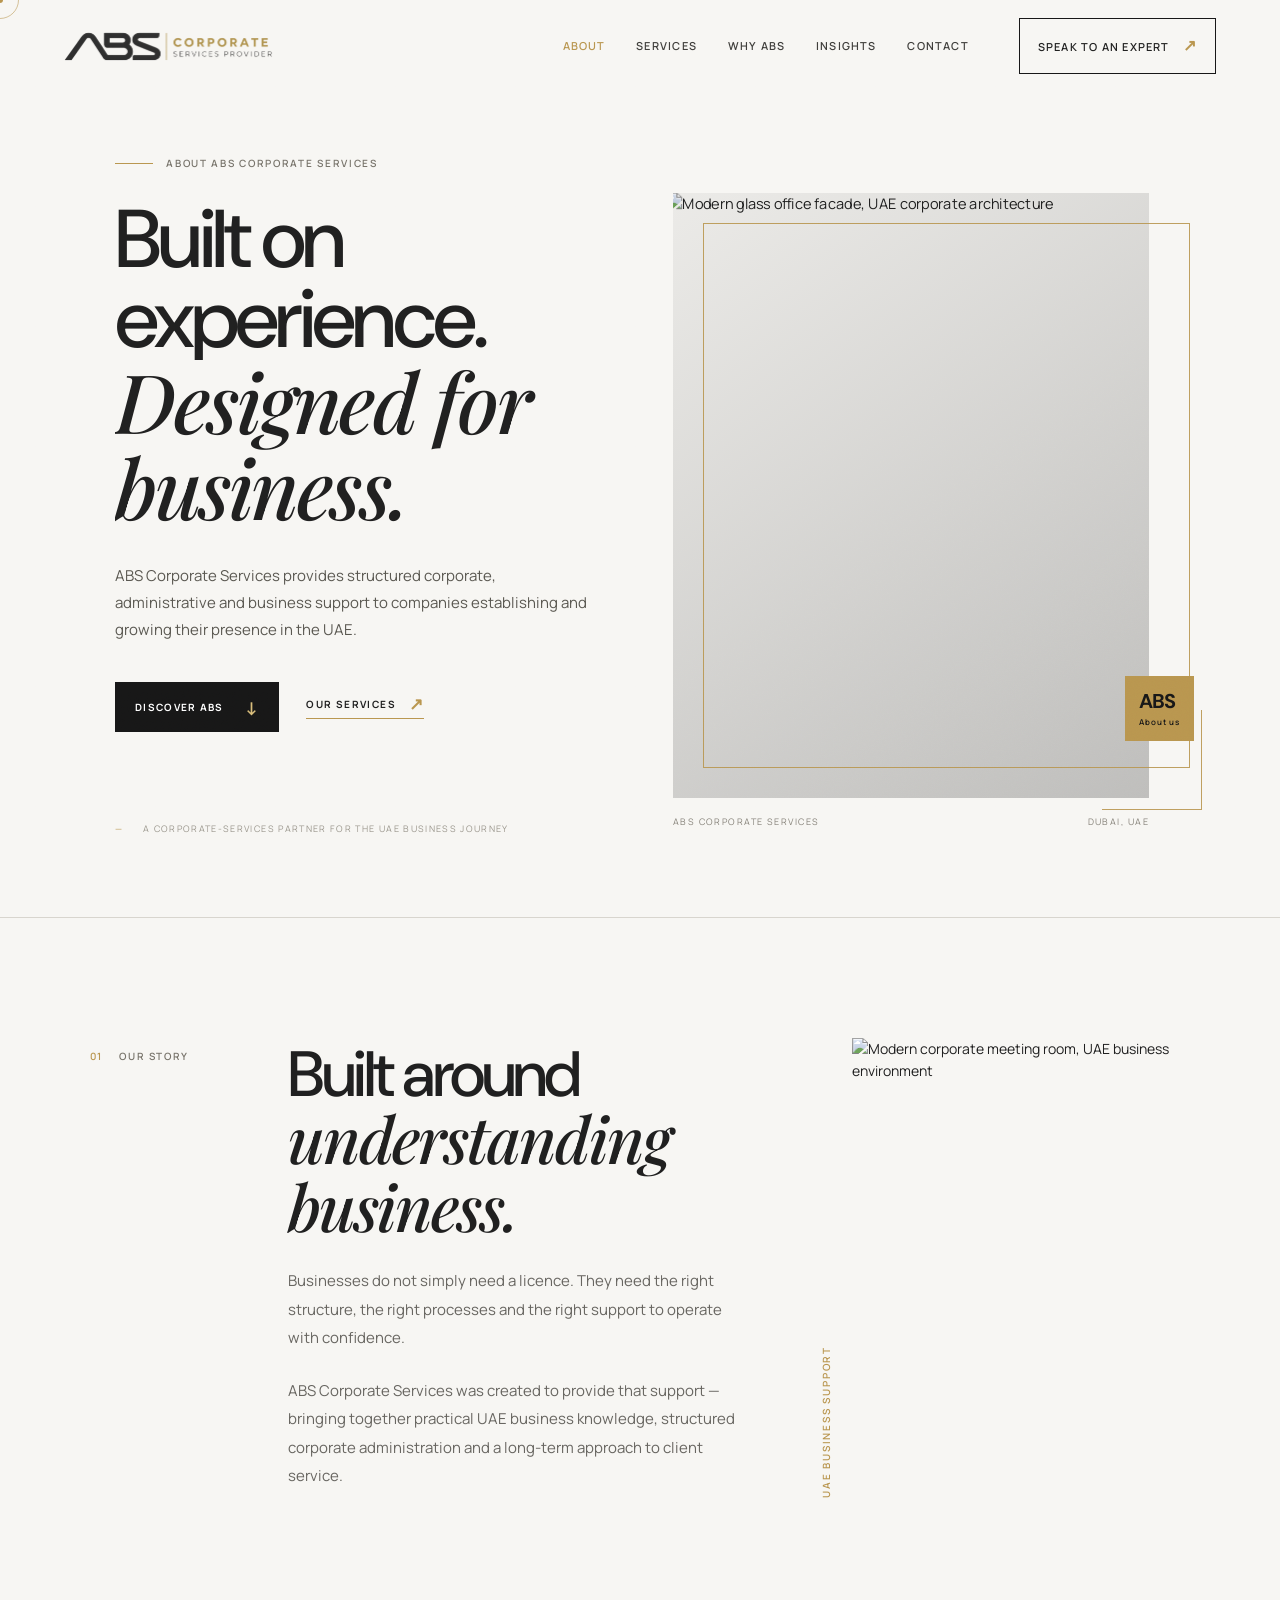
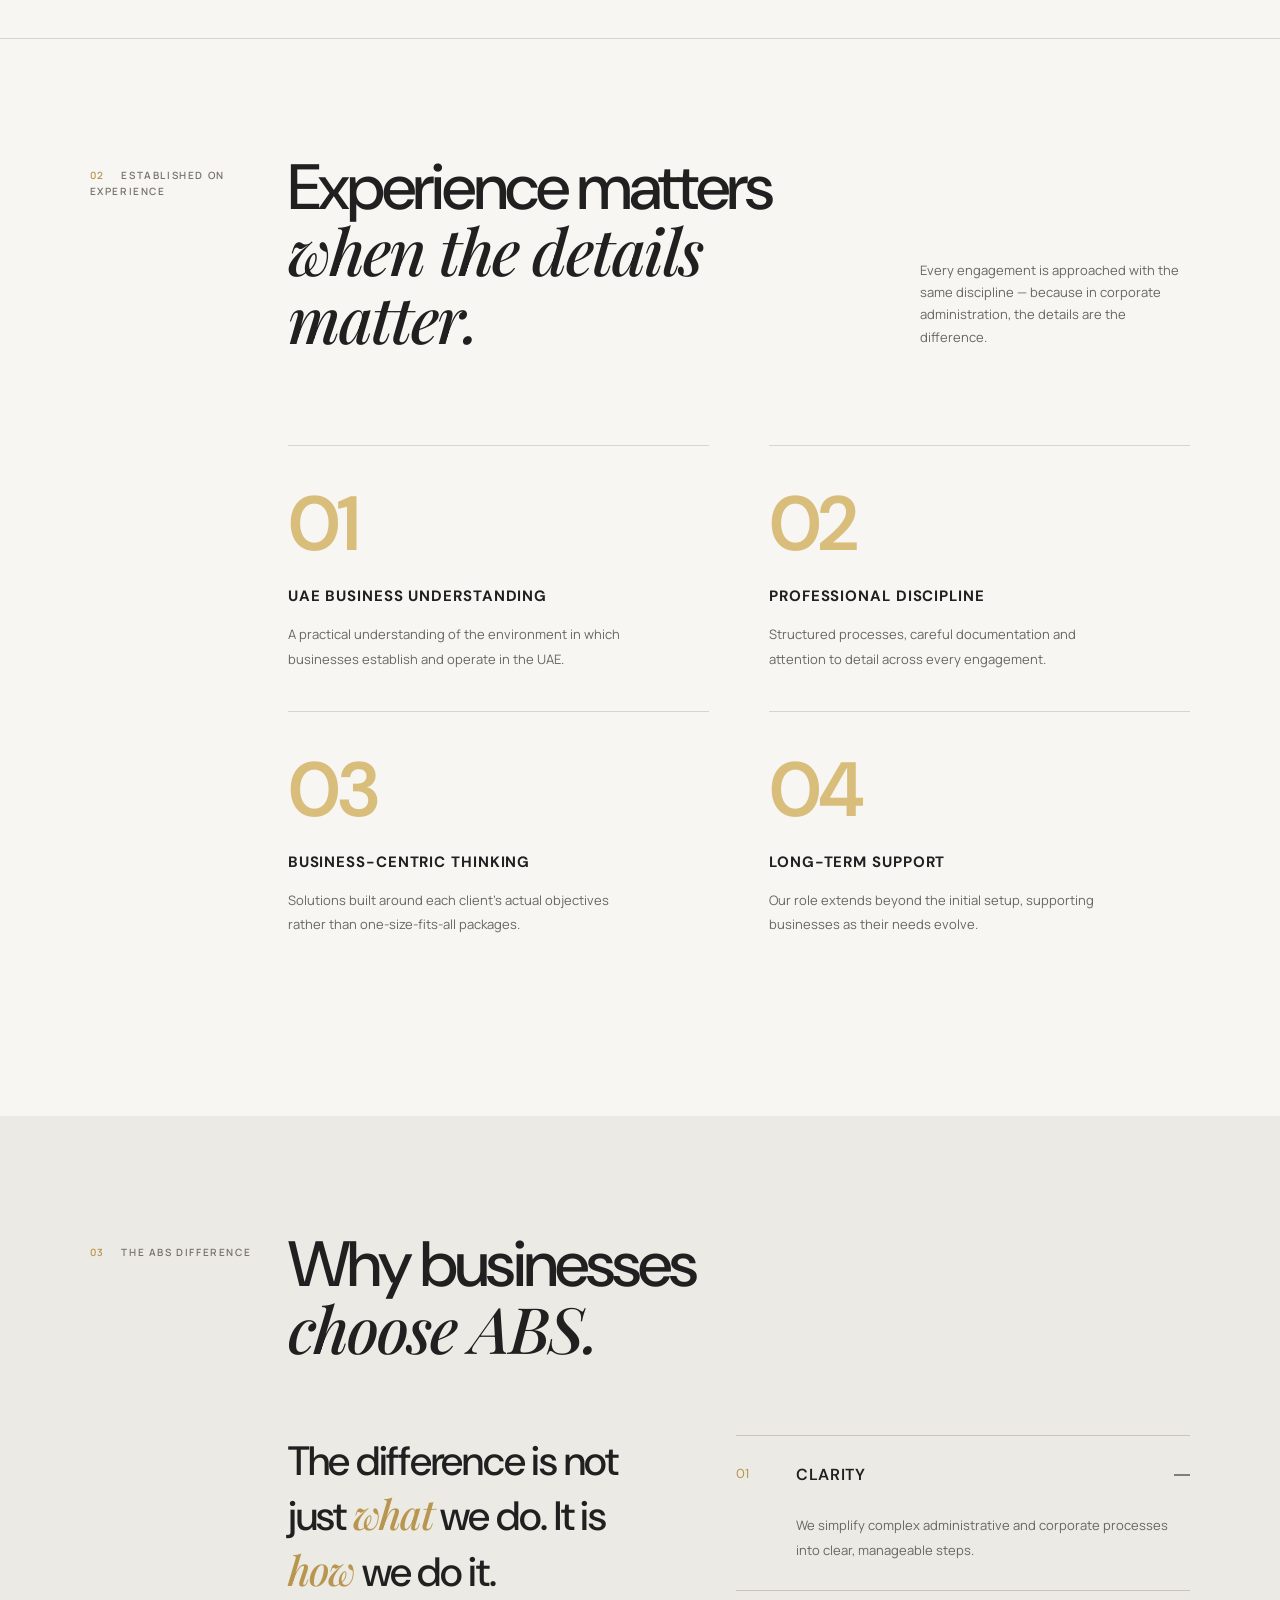
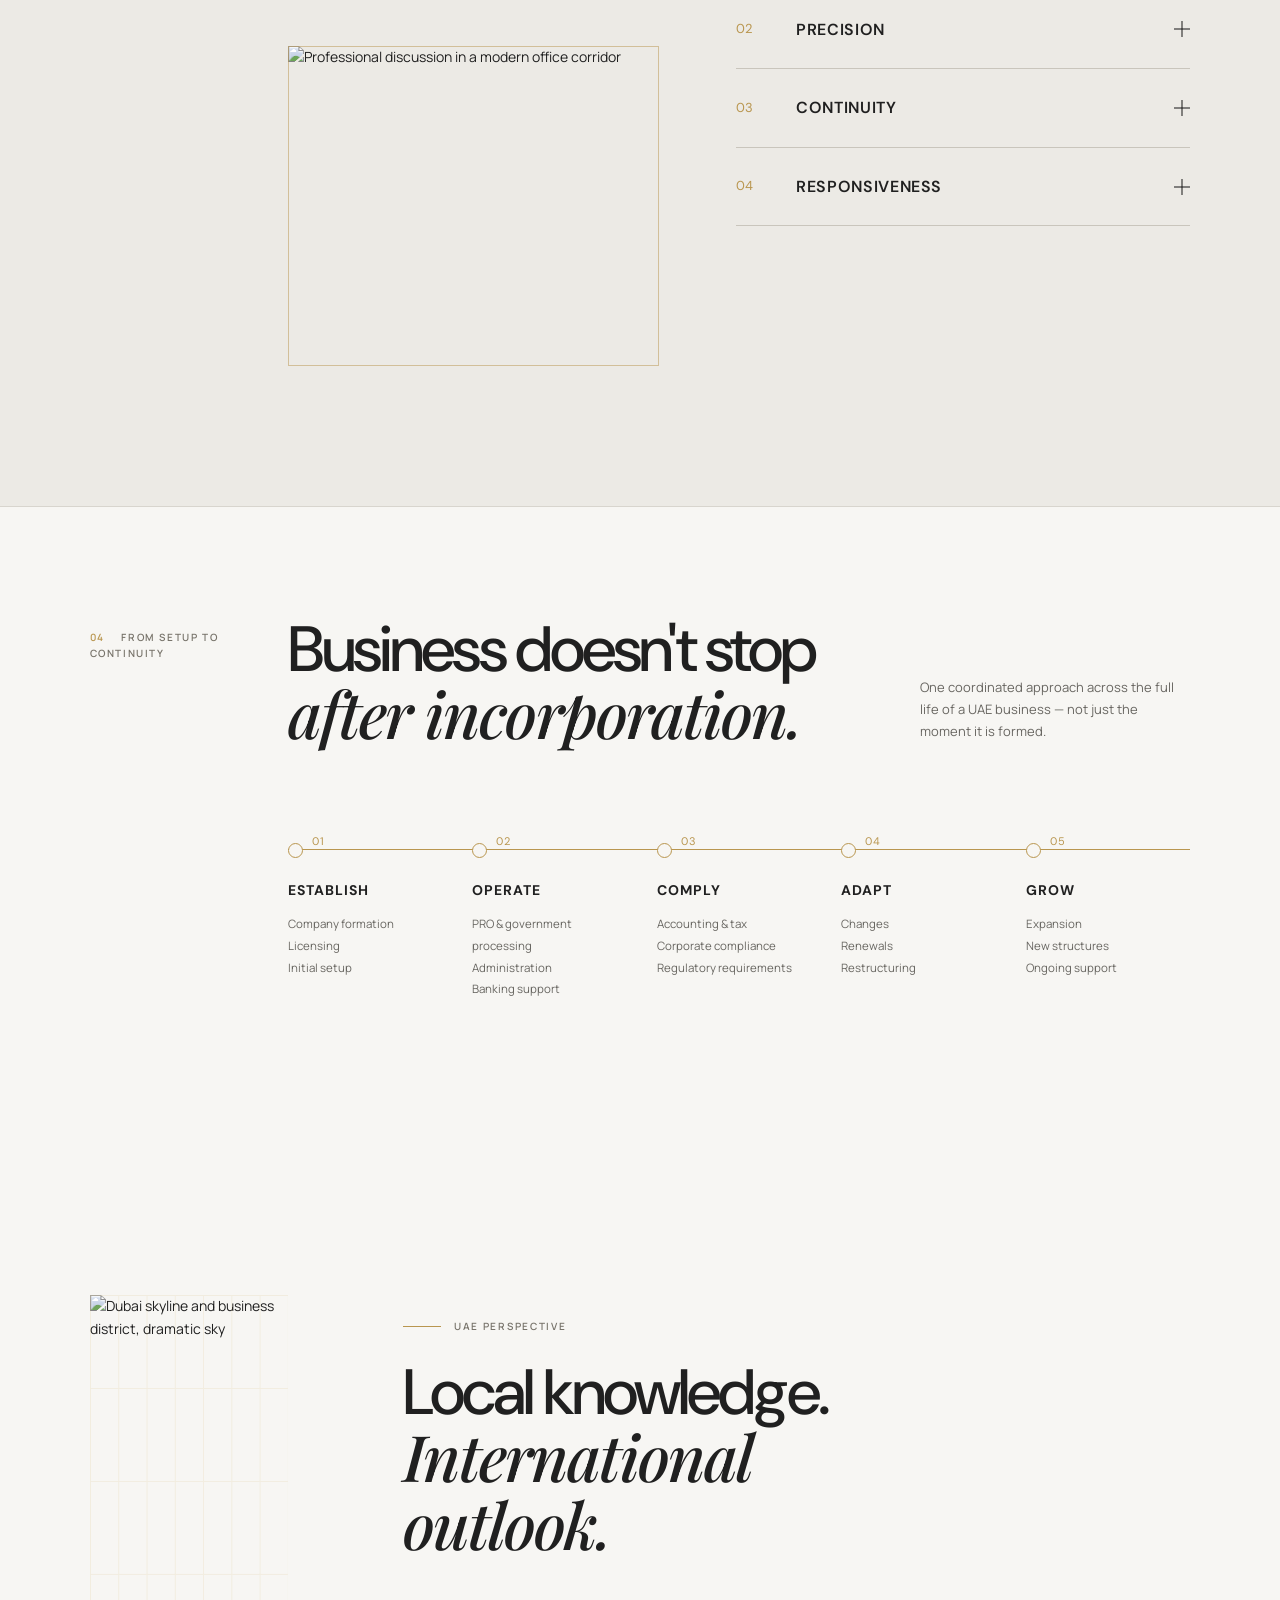
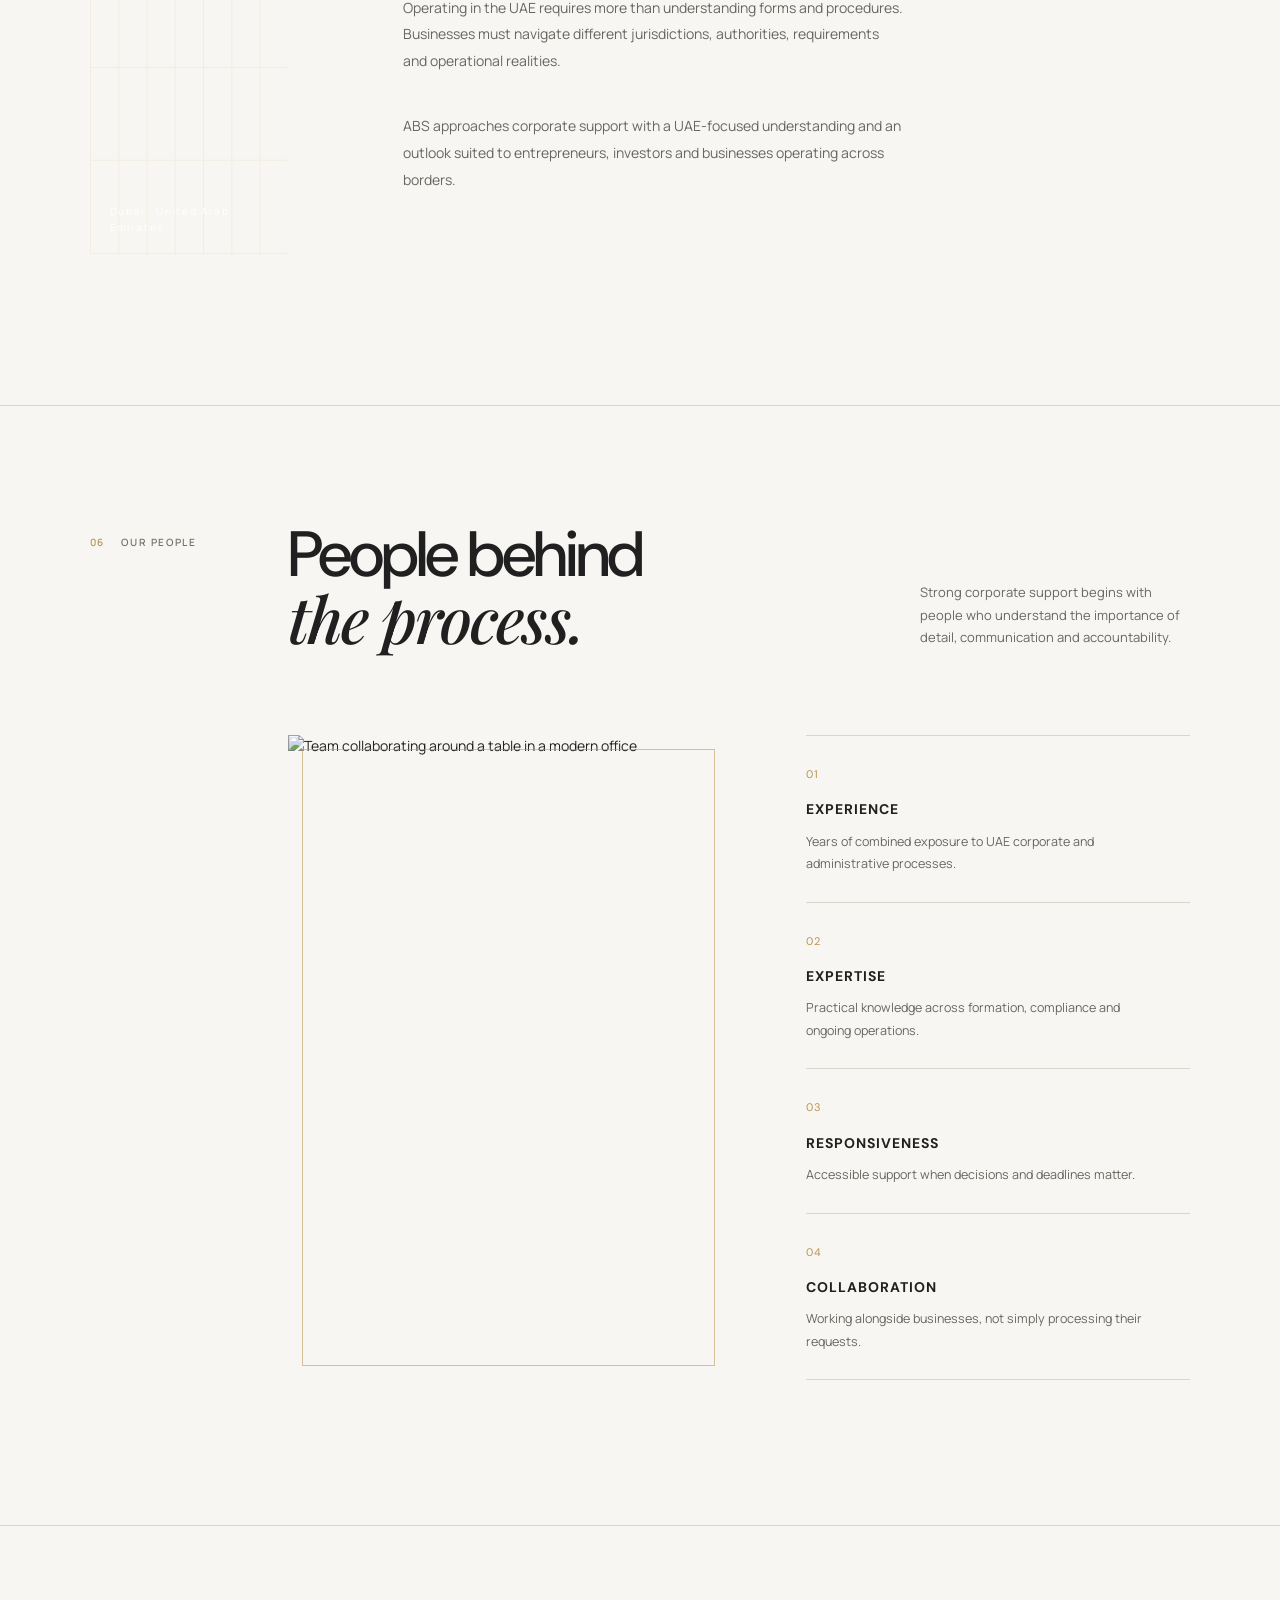
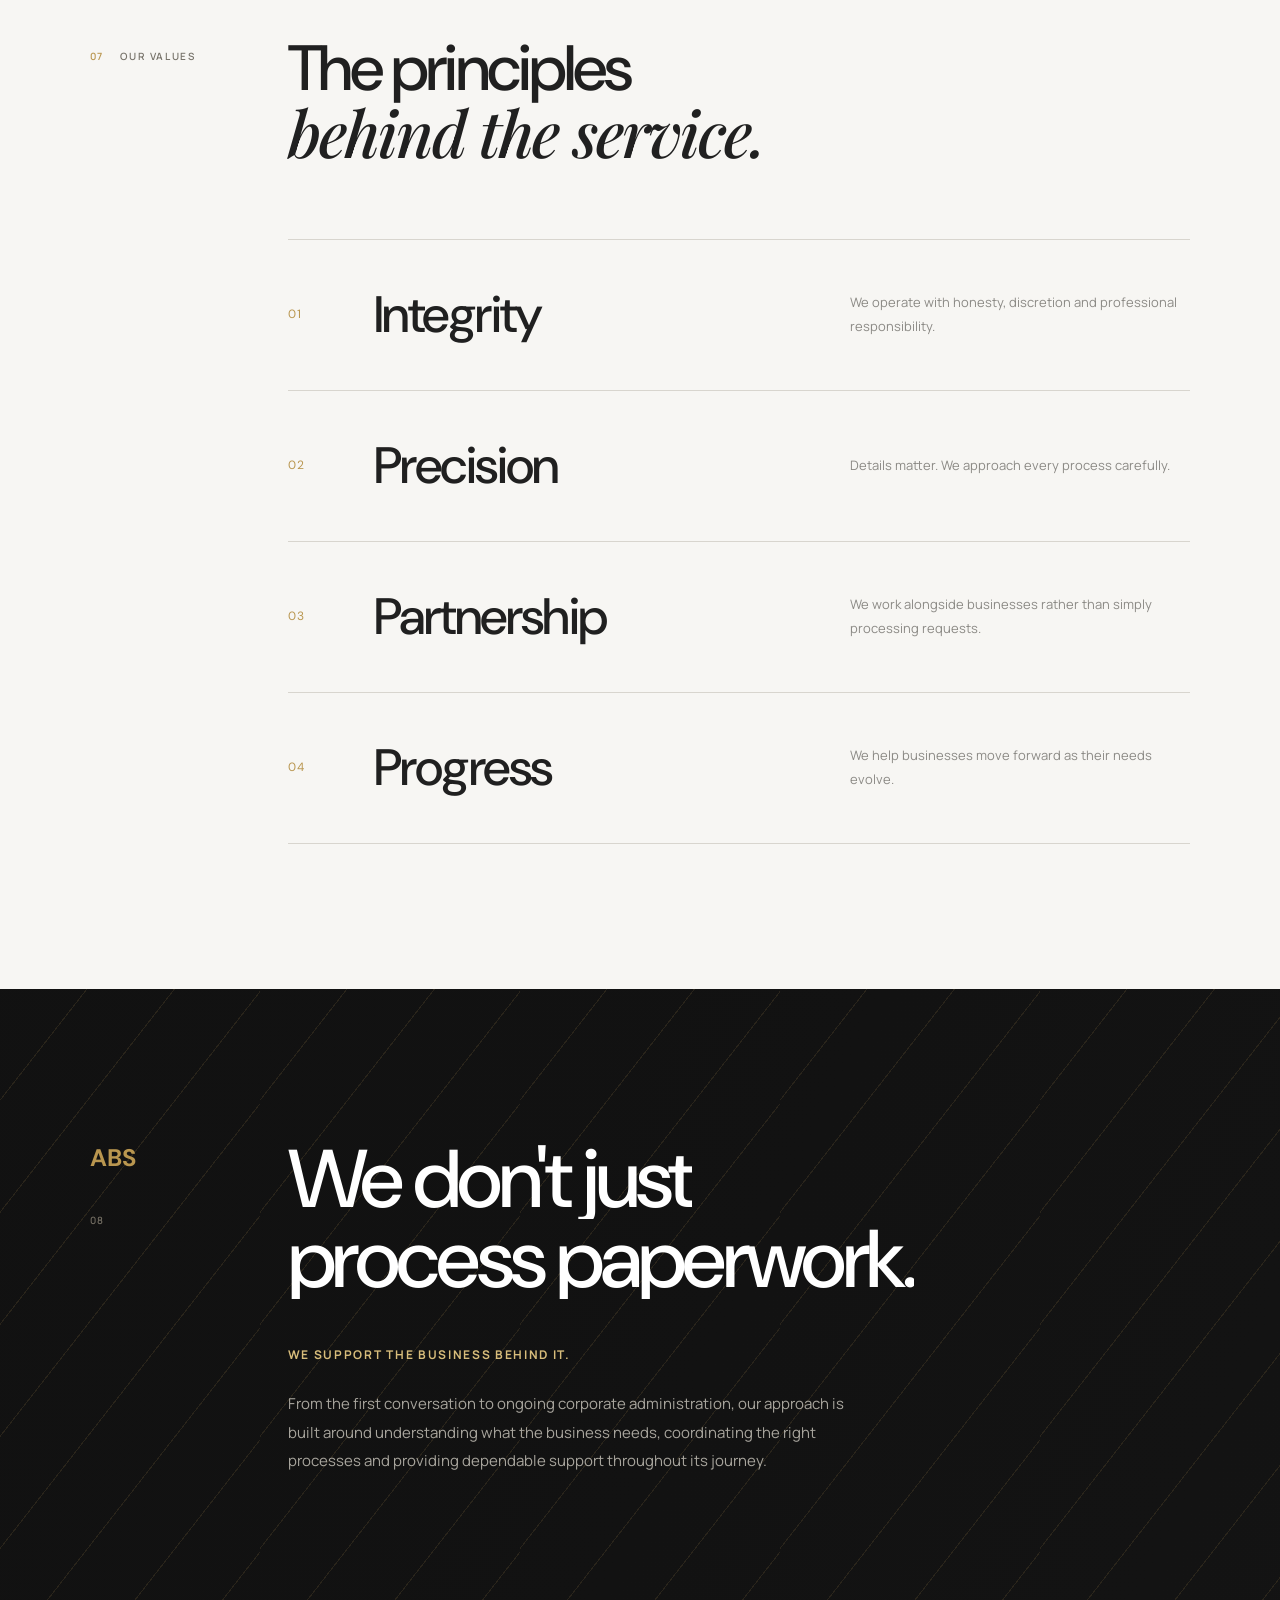
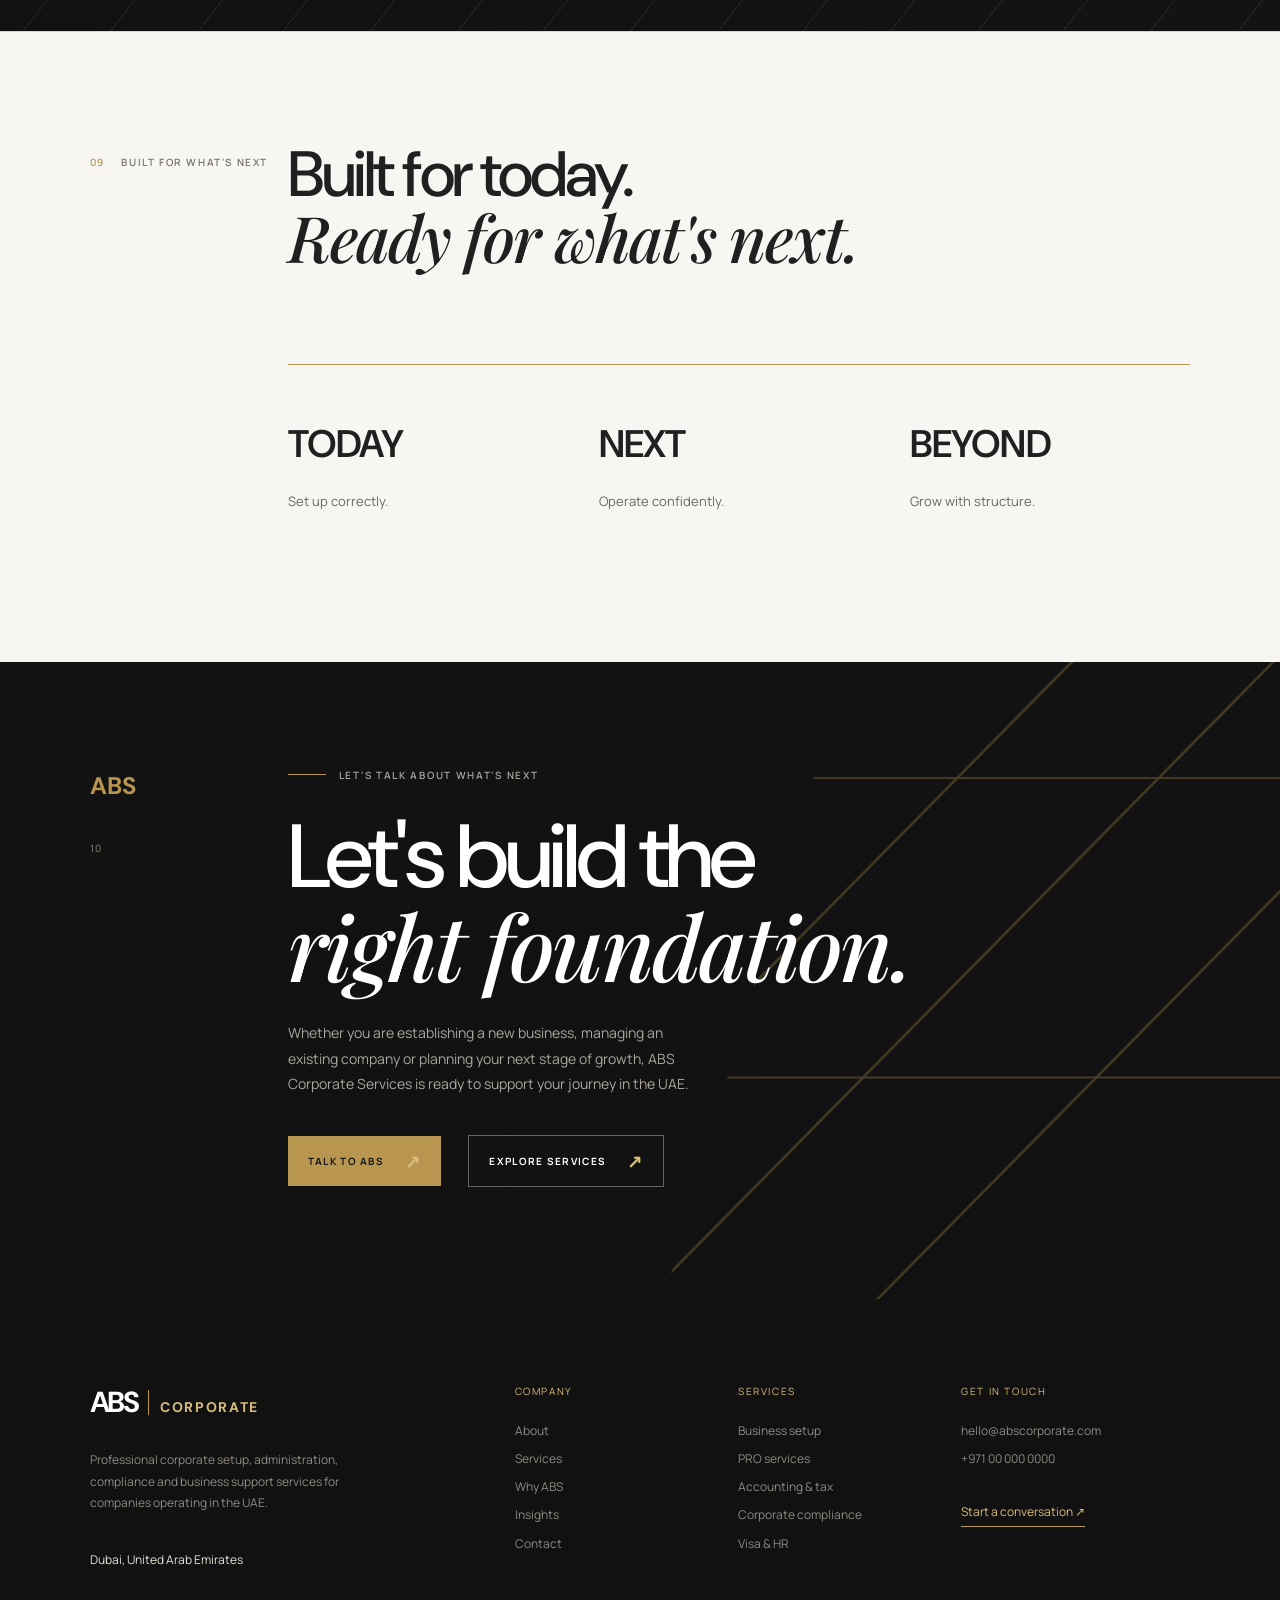
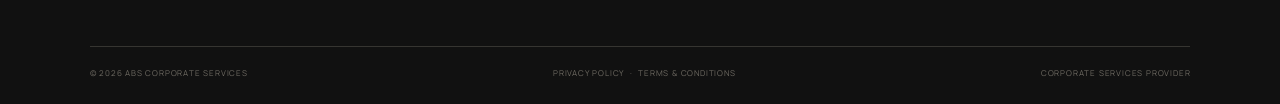
==== about.html @ a394ec73 "about" ====
<!doctype html>
<html lang="en">
<head>
  <meta charset="UTF-8" />
  <meta name="viewport" content="width=device-width, initial-scale=1.0" />
  <meta name="description" content="ABS Corporate Services is a structured corporate-services partner supporting businesses across their UAE lifecycle — from establishment to long-term operations." />
  <title>About | ABS Corporate Services</title>
  <link rel="preconnect" href="https://fonts.googleapis.com" />
  <link rel="preconnect" href="https://fonts.gstatic.com" crossorigin />
  <link href="https://fonts.googleapis.com/css2?family=DM+Sans:wght@400;500;600;700&family=Manrope:wght@400;500;600;700&family=Playfair+Display:ital,wght@0,500;0,600;1,500&display=swap" rel="stylesheet" />
  <link rel="stylesheet" href="style.css" />
  <link rel="stylesheet" href="about.css" />
</head>
<body>
  <div class="noise-overlay" aria-hidden="true"></div>
  <div class="cursor-dot" aria-hidden="true"></div>
  <div class="cursor-ring" aria-hidden="true"></div>

  <header class="site-header" id="site-header">
    <a class="brand" href="index.html" aria-label="ABS Corporate Services home">
      <img src="abslogo.png" alt="ABS Corporate Services" />
    </a>
    <nav class="desktop-nav" aria-label="Main navigation">
      <a href="about.html" class="is-current" aria-current="page">About</a>
      <a href="index.html#services">Services</a>
      <a href="index.html#why-abs">Why ABS</a>
      <a href="index.html#insights">Insights</a>
      <a href="index.html#contact">Contact</a>
    </nav>
    <a class="header-cta" href="index.html#contact">Speak to an expert <span aria-hidden="true">↗</span></a>
    <button class="menu-toggle" type="button" aria-label="Open menu" aria-expanded="false">
      <span></span><span></span>
    </button>
    <div class="mobile-menu">
      <a href="about.html">About</a>
      <a href="index.html#services">Services</a>
      <a href="index.html#why-abs">Why ABS</a>
      <a href="index.html#insights">Insights</a>
      <a href="index.html#contact">Contact</a>
    </div>
  </header>

  <main id="top">

    <!-- 00 — HERO -->
    <section class="hero section-grid" id="about-hero">
      <div class="hero-copy reveal-up">
        <p class="eyebrow"><span class="eyebrow-line"></span> About ABS Corporate Services</p>
        <h1><span class="line"><span class="line-inner">Built on experience.</span></span><br /><span class="line"><span class="line-inner"><em>Designed for business.</em></span></span></h1>
        <p class="hero-intro">ABS Corporate Services provides structured corporate, administrative and business support to companies establishing and growing their presence in the UAE.</p>
        <div class="hero-actions">
          <a class="button button-dark" href="#story">Discover ABS <span>↓</span></a>
          <a class="text-link" href="index.html#services">Our services <span>↗</span></a>
        </div>
        <div class="hero-footnote"><span>—</span> A corporate-services partner for the UAE business journey</div>
      </div>
      <div class="hero-visual reveal-image">
        <div class="hero-image-wrap" data-parallax>
          <img src="https://images.unsplash.com/photo-1554435493-93422e8220c8?auto=format&fit=crop&w=1500&q=85" alt="Modern glass office facade, UAE corporate architecture" />
        </div>
        <div class="image-caption"><span>ABS Corporate Services</span><span>Dubai, UAE</span></div>
        <div class="hero-line hero-line-one"></div>
        <div class="hero-line hero-line-two"></div>
        <div class="hero-stamp">ABS<br /><span>About us</span></div>
      </div>
    </section>

    <!-- 01 — OUR STORY -->
    <section class="story-section section-grid" id="story">
      <div class="section-label reveal-up"><span>01</span> Our story</div>
      <div class="story-grid">
        <div class="story-copy reveal-up">
          <h2>Built around<br /><em>understanding business.</em></h2>
          <p>Businesses do not simply need a licence. They need the right structure, the right processes and the right support to operate with confidence.</p>
          <p>ABS Corporate Services was created to provide that support — bringing together practical UAE business knowledge, structured corporate administration and a long-term approach to client service.</p>
        </div>
        <div class="story-visual reveal-image">
          <span class="vertical-label">UAE Business Support</span>
          <div class="story-image-wrap" data-parallax>
            <img src="https://images.unsplash.com/photo-1497215728101-856f4ea42174?auto=format&fit=crop&w=1200&q=85" alt="Modern corporate meeting room, UAE business environment" />
          </div>
        </div>
      </div>
    </section>

    <!-- 02 — ESTABLISHED ON EXPERIENCE -->
    <section class="experience-section section-grid">
      <div class="section-label reveal-up"><span>02</span> Established on experience</div>
      <div class="experience-content">
        <div class="section-heading-row reveal-up">
          <h2>Experience matters<br /><em>when the details matter.</em></h2>
          <p>Every engagement is approached with the same discipline — because in corporate administration, the details are the difference.</p>
        </div>
        <div class="exp-grid">
          <article class="exp-item reveal-up">
            <span class="exp-number">01</span>
            <h3>UAE business understanding</h3>
            <p>A practical understanding of the environment in which businesses establish and operate in the UAE.</p>
          </article>
          <article class="exp-item reveal-up">
            <span class="exp-number">02</span>
            <h3>Professional discipline</h3>
            <p>Structured processes, careful documentation and attention to detail across every engagement.</p>
          </article>
          <article class="exp-item reveal-up">
            <span class="exp-number">03</span>
            <h3>Business-centric thinking</h3>
            <p>Solutions built around each client's actual objectives rather than one-size-fits-all packages.</p>
          </article>
          <article class="exp-item reveal-up">
            <span class="exp-number">04</span>
            <h3>Long-term support</h3>
            <p>Our role extends beyond the initial setup, supporting businesses as their needs evolve.</p>
          </article>
        </div>
      </div>
    </section>

    <!-- 03 — THE ABS DIFFERENCE -->
    <section class="difference-section section-grid">
      <div class="section-label reveal-up"><span>03</span> The ABS difference</div>
      <div class="difference-content">
        <div class="section-heading-row reveal-up">
          <h2>Why businesses<br /><em>choose ABS.</em></h2>
        </div>
        <div class="diff-grid">
          <div class="diff-left">
            <p class="diff-statement reveal-up">The difference is not just <em>what</em> we do. It is <em>how</em> we do it.</p>
            <div class="diff-image reveal-image" data-parallax>
              <img src="https://images.unsplash.com/photo-1758691736979-ff263c04b3d1?auto=format&fit=crop&w=1000&q=85" alt="Professional discussion in a modern office corridor" />
            </div>
          </div>
          <div class="diff-list reveal-up">
            <details class="diff-item" open>
              <summary><span class="diff-index">01</span><span class="diff-title">Clarity</span><span class="diff-icon" aria-hidden="true"></span></summary>
              <p class="diff-body">We simplify complex administrative and corporate processes into clear, manageable steps.</p>
            </details>
            <details class="diff-item">
              <summary><span class="diff-index">02</span><span class="diff-title">Precision</span><span class="diff-icon" aria-hidden="true"></span></summary>
              <p class="diff-body">We approach documentation, applications and ongoing corporate requirements with care and discipline.</p>
            </details>
            <details class="diff-item">
              <summary><span class="diff-index">03</span><span class="diff-title">Continuity</span><span class="diff-icon" aria-hidden="true"></span></summary>
              <p class="diff-body">We build relationships that continue after the company is established.</p>
            </details>
            <details class="diff-item">
              <summary><span class="diff-index">04</span><span class="diff-title">Responsiveness</span><span class="diff-icon" aria-hidden="true"></span></summary>
              <p class="diff-body">Businesses need answers when decisions need to be made. Our approach is built around accessible, responsive support.</p>
            </details>
          </div>
        </div>
      </div>
    </section>

    <!-- 04 — FROM SETUP TO CONTINUITY -->
    <section class="lifecycle-section section-grid">
      <div class="section-label reveal-up"><span>04</span> From setup to continuity</div>
      <div class="lifecycle-content">
        <div class="section-heading-row reveal-up">
          <h2>Business doesn't stop<br /><em>after incorporation.</em></h2>
          <p>One coordinated approach across the full life of a UAE business — not just the moment it is formed.</p>
        </div>
        <div class="lifecycle-track">
          <div class="lifecycle-line"></div>
          <article class="lifecycle-step reveal-up"><span class="lc-number">01</span><h3>Establish</h3><p>Company formation<br />Licensing<br />Initial setup</p></article>
          <article class="lifecycle-step reveal-up"><span class="lc-number">02</span><h3>Operate</h3><p>PRO &amp; government processing<br />Administration<br />Banking support</p></article>
          <article class="lifecycle-step reveal-up"><span class="lc-number">03</span><h3>Comply</h3><p>Accounting &amp; tax<br />Corporate compliance<br />Regulatory requirements</p></article>
          <article class="lifecycle-step reveal-up"><span class="lc-number">04</span><h3>Adapt</h3><p>Changes<br />Renewals<br />Restructuring</p></article>
          <article class="lifecycle-step reveal-up"><span class="lc-number">05</span><h3>Grow</h3><p>Expansion<br />New structures<br />Ongoing support</p></article>
        </div>
      </div>
    </section>

    <!-- 05 — OUR UAE PERSPECTIVE -->
    <section class="uae-section section-grid">
      <div class="uae-image reveal-image" data-parallax>
        <img src="https://images.unsplash.com/photo-1728418570376-50c5778c487f?auto=format&fit=crop&w=1400&q=85" alt="Dubai skyline and business district, dramatic sky" />
        <div class="arch-grid" aria-hidden="true"></div>
        <span class="image-location">Dubai · United Arab Emirates</span>
      </div>
      <div class="uae-copy reveal-up">
        <p class="eyebrow"><span class="eyebrow-line"></span> UAE perspective</p>
        <h2>Local knowledge.<br /><em>International outlook.</em></h2>
        <p>Operating in the UAE requires more than understanding forms and procedures. Businesses must navigate different jurisdictions, authorities, requirements and operational realities.</p>
        <p>ABS approaches corporate support with a UAE-focused understanding and an outlook suited to entrepreneurs, investors and businesses operating across borders.</p>
      </div>
    </section>

    <!-- 06 — OUR PEOPLE -->
    <section class="people-section section-grid">
      <div class="section-label reveal-up"><span>06</span> Our people</div>
      <div class="people-content">
        <div class="section-heading-row reveal-up">
          <h2>People behind<br /><em>the process.</em></h2>
          <p>Strong corporate support begins with people who understand the importance of detail, communication and accountability.</p>
        </div>
        <div class="people-grid">
          <div class="people-panel reveal-image">
            <div class="people-photo" data-parallax>
              <img src="https://images.unsplash.com/photo-1758518727929-4506fc031e1c?auto=format&fit=crop&w=1200&q=85" alt="Team collaborating around a table in a modern office" />
            </div>
          </div>
          <div class="people-list">
            <div class="people-item reveal-up"><span>01</span><h3>Experience</h3><p>Years of combined exposure to UAE corporate and administrative processes.</p></div>
            <div class="people-item reveal-up"><span>02</span><h3>Expertise</h3><p>Practical knowledge across formation, compliance and ongoing operations.</p></div>
            <div class="people-item reveal-up"><span>03</span><h3>Responsiveness</h3><p>Accessible support when decisions and deadlines matter.</p></div>
            <div class="people-item reveal-up"><span>04</span><h3>Collaboration</h3><p>Working alongside businesses, not simply processing their requests.</p></div>
          </div>
        </div>
      </div>
    </section>

    <!-- 07 — OUR VALUES -->
    <section class="values-section section-grid">
      <div class="section-label reveal-up"><span>07</span> Our values</div>
      <div class="values-content">
        <div class="section-heading-row reveal-up">
          <h2>The principles<br /><em>behind the service.</em></h2>
        </div>
        <div class="values-list">
          <div class="value-row reveal-up"><span class="value-index">01</span><h3 class="value-name">Integrity</h3><p class="value-desc">We operate with honesty, discretion and professional responsibility.</p></div>
          <div class="value-row reveal-up"><span class="value-index">02</span><h3 class="value-name">Precision</h3><p class="value-desc">Details matter. We approach every process carefully.</p></div>
          <div class="value-row reveal-up"><span class="value-index">03</span><h3 class="value-name">Partnership</h3><p class="value-desc">We work alongside businesses rather than simply processing requests.</p></div>
          <div class="value-row reveal-up"><span class="value-index">04</span><h3 class="value-name">Progress</h3><p class="value-desc">We help businesses move forward as their needs evolve.</p></div>
        </div>
      </div>
    </section>

    <!-- 08 — THE ABS STANDARD -->
    <section class="standard-section">
      <div class="standard-bg" data-parallax aria-hidden="true"><img src="https://images.unsplash.com/photo-1779700314631-1f18b467e0a7?auto=format&fit=crop&w=1800&q=80" alt="" /></div>
      <div class="standard-overlay" aria-hidden="true"></div>
      <div class="standard-lines" aria-hidden="true"></div>
      <div class="standard-inner section-grid">
        <div class="standard-marker reveal-up">ABS<span>08</span></div>
        <div class="standard-content">
          <h2 class="standard-heading">
            <span class="line"><span class="line-inner">We don't just</span></span><br />
            <span class="line"><span class="line-inner">process paperwork.</span></span>
          </h2>
          <p class="standard-statement reveal-up">We support the business behind it.</p>
          <p class="standard-copy reveal-up">From the first conversation to ongoing corporate administration, our approach is built around understanding what the business needs, coordinating the right processes and providing dependable support throughout its journey.</p>
        </div>
      </div>
    </section>

    <!-- 09 — ESTABLISHED FOR THE LONG TERM -->
    <section class="longterm-section section-grid">
      <div class="section-label reveal-up"><span>09</span> Built for what's next</div>
      <div class="longterm-content">
        <div class="section-heading-row reveal-up">
          <h2>Built for today.<br /><em>Ready for what's next.</em></h2>
        </div>
        <div class="longterm-track">
          <div class="longterm-line"></div>
          <article class="longterm-stage reveal-up"><h3>Today</h3><p>Set up correctly.</p></article>
          <article class="longterm-stage reveal-up"><h3>Next</h3><p>Operate confidently.</p></article>
          <article class="longterm-stage reveal-up"><h3>Beyond</h3><p>Grow with structure.</p></article>
        </div>
      </div>
    </section>

    <!-- 10 — FINAL CTA -->
    <section class="contact-section section-grid" id="talk">
      <div class="contact-bg" data-parallax aria-hidden="true"><img src="https://images.unsplash.com/photo-1608991156162-3c55b3cf05d3?auto=format&fit=crop&w=1800&q=80" alt="" /></div>
      <div class="contact-overlay" aria-hidden="true"></div>
      <div class="contact-marker reveal-up">ABS<span>10</span></div>
      <div class="contact-content reveal-up">
        <p class="eyebrow eyebrow-light"><span class="eyebrow-line"></span> Let's talk about what's next</p>
        <h2>Let's build the<br /><em>right foundation.</em></h2>
        <p>Whether you are establishing a new business, managing an existing company or planning your next stage of growth, ABS Corporate Services is ready to support your journey in the UAE.</p>
        <div class="hero-actions">
          <a class="button button-gold" href="mailto:hello@abscorporate.com">Talk to ABS <span>↗</span></a>
          <a class="button button-outline" href="index.html#services">Explore services <span>↗</span></a>
        </div>
      </div>
      <div class="contact-architecture"></div>
    </section>
  </main>

  <footer class="site-footer">
    <div class="footer-top">
      <div class="footer-brand">
        <div class="footer-logo">ABS <span></span> <b>CORPORATE</b></div>
        <p>Professional corporate setup, administration, compliance and business support services for companies operating in the UAE.</p>
        <p class="footer-address">Dubai, United Arab Emirates</p>
      </div>
      <div class="footer-column">
        <p class="footer-heading">Company</p>
        <a href="about.html">About</a>
        <a href="index.html#services">Services</a>
        <a href="index.html#why-abs">Why ABS</a>
        <a href="index.html#insights">Insights</a>
        <a href="index.html#contact">Contact</a>
      </div>
      <div class="footer-column">
        <p class="footer-heading">Services</p>
        <a href="index.html#services">Business setup</a>
        <a href="index.html#services">PRO services</a>
        <a href="index.html#services">Accounting &amp; tax</a>
        <a href="index.html#services">Corporate compliance</a>
        <a href="index.html#services">Visa &amp; HR</a>
      </div>
      <div class="footer-column footer-contact">
        <p class="footer-heading">Get in touch</p>
        <a href="mailto:hello@abscorporate.com">hello@abscorporate.com</a>
        <a href="tel:+971000000000">+971 00 000 0000</a>
        <a class="footer-small-link" href="index.html#contact">Start a conversation ↗</a>
      </div>
    </div>
    <div class="footer-bottom">
      <span>© 2026 ABS Corporate Services</span>
      <span>Privacy policy &nbsp;·&nbsp; Terms &amp; conditions</span>
      <span>Corporate services provider</span>
    </div>
  </footer>

  <script src="https://cdn.jsdelivr.net/npm/@studio-freight/lenis@1.0.42/dist/lenis.min.js"></script>
  <script src="https://cdn.jsdelivr.net/npm/gsap@3.12.5/dist/gsap.min.js"></script>
  <script src="https://cdn.jsdelivr.net/npm/gsap@3.12.5/dist/ScrollTrigger.min.js"></script>
  <script src="script.js"></script>
  <script src="about.js"></script>
</body>
</html>
---- style.css ----
@import url('https://fonts.googleapis.com/css2?family=DM+Sans:wght@400;500;600;700&family=Manrope:wght@400;500;600;700&family=Playfair+Display:ital,wght@0,500;0,600;1,500&display=swap');

:root { --charcoal: #171717; --ink: #202020; --muted: #686661; --gold: #b9964f; --gold-light: #d8bd7b; --paper: #f7f6f3; --line: #d8d5ce; --white: #fff; --sans: 'Manrope', sans-serif; --display: 'DM Sans', sans-serif; --serif: 'Playfair Display', serif; }
* { box-sizing: border-box; }
html { scroll-behavior: smooth; }
body { margin: 0; background: var(--paper); color: var(--ink); font-family: var(--sans); font-size: 14px; line-height: 1.6; }
body.has-custom-cursor { cursor: none; }
a { color: inherit; text-decoration: none; }

/* --- Premium finish: grain, custom cursor, magnetic + line-reveal utilities --- */
.noise-overlay { position: fixed; inset: 0; z-index: 9997; pointer-events: none; opacity: .045; mix-blend-mode: overlay; background-image: url("data:image/svg+xml,%3Csvg xmlns='http://www.w3.org/2000/svg' width='120' height='120'%3E%3Cfilter id='n'%3E%3CfeTurbulence type='fractalNoise' baseFrequency='0.85' numOctaves='2' stitchTiles='stitch'/%3E%3C/filter%3E%3Crect width='100%25' height='100%25' filter='url(%23n)'/%3E%3C/svg%3E"); }
.cursor-dot, .cursor-ring { position: fixed; top: 0; left: 0; z-index: 9999; pointer-events: none; border-radius: 50%; transform: translate(-50%, -50%); will-change: transform; }
.cursor-dot { width: 6px; height: 6px; background: var(--gold); transition: opacity .2s; }
.cursor-ring { width: 38px; height: 38px; border: 1px solid rgba(185,150,79,.55); transition: width .25s ease, height .25s ease, border-color .25s ease, background .25s ease, opacity .2s; }
.cursor-ring.is-active { width: 64px; height: 64px; background: rgba(185,150,79,.08); border-color: var(--gold); }
.cursor-ring.is-hidden, .cursor-dot.is-hidden { opacity: 0; }
@media (pointer: coarse), (hover: none) { .cursor-dot, .cursor-ring, .noise-overlay { display: none; } }
.line { display: inline-block; overflow: hidden; vertical-align: top; }
.line-inner { display: inline-block; will-change: transform; }
.service-preview { position: fixed; top: 0; left: 0; z-index: 9998; width: 220px; height: 150px; pointer-events: none; opacity: 0; transform: translate(-50%, -50%) scale(.85); overflow: hidden; box-shadow: 0 25px 60px rgba(0,0,0,.35); }
.service-preview img { width: 100%; height: 100%; object-fit: cover; filter: saturate(.7); }
@media (pointer: coarse), (hover: none) { .service-preview { display: none; } }
.site-header { position: fixed; z-index: 20; top: 0; left: 0; width: 100%; height: 92px; padding: 0 clamp(24px, 5vw, 78px); display: flex; align-items: center; gap: 50px; transition: .35s ease; }
.site-header.scrolled { height: 72px; background: rgba(247,246,243,.92); box-shadow: 0 1px 0 rgba(23,23,23,.08); backdrop-filter: blur(14px); }
.brand { width: 210px; flex: 0 0 auto; line-height: 0; }.brand img { width: 100%; height: auto; display: block; }
.desktop-nav { display: flex; gap: clamp(20px, 2.4vw, 38px); margin-left: auto; }.desktop-nav a, .header-cta { font-size: 11px; text-transform: uppercase; letter-spacing: .11em; font-weight: 600; }.desktop-nav a { color: #3f3e3b; transition: color .2s ease; }.desktop-nav a:hover { color: var(--gold); }
.header-cta { padding: 14px 18px; border: 1px solid var(--charcoal); white-space: nowrap; transition: background .25s, color .25s; }.header-cta span { color: var(--gold); font-size: 16px; margin-left: 10px; }.header-cta:hover { background: var(--charcoal); color: var(--white); }
.menu-toggle, .mobile-menu { display: none; }
.section-grid { display: grid; grid-template-columns: minmax(180px, 18%) 1fr; padding: 0 clamp(24px, 7vw, 120px); }.section-label { padding-top: 10px; text-transform: uppercase; letter-spacing: .16em; font-size: 10px; color: #77736a; font-weight: 600; }.section-label span { color: var(--gold); margin-right: 13px; }.eyebrow { display: flex; align-items: center; gap: 13px; color: #77736a; text-transform: uppercase; font-size: 10px; font-weight: 600; letter-spacing: .17em; }.eyebrow-line { display: inline-block; width: 38px; height: 1px; background: var(--gold); }.eyebrow-light { color: #aaa69c; }
h1, h2, h3, p { margin-top: 0; } h1, h2 { font-family: var(--display); font-weight: 500; letter-spacing: -.045em; line-height: .98; } h1 { font-size: clamp(50px, 6.4vw, 94px); margin: 28px 0 30px; max-width: 830px; } h2 { font-size: clamp(42px, 5vw, 74px); margin-bottom: 25px; } h1 em, h2 em { font-family: var(--serif); font-weight: 500; letter-spacing: -.03em; } h3 { font-family: var(--display); }
.hero { min-height: 790px; padding-top: 155px; padding-bottom: 80px; grid-template-columns: minmax(390px, 46%) 1fr; gap: clamp(30px, 6vw, 100px); align-items: center; overflow: hidden; }.hero-copy { padding-left: clamp(0px, 2vw, 30px); }.hero-intro { max-width: 500px; color: #595750; font-size: 15px; line-height: 1.8; }.hero-actions { display: flex; align-items: center; gap: 27px; margin-top: 39px; }.button { display: inline-flex; align-items: center; gap: 21px; padding: 17px 20px; text-transform: uppercase; font-size: 10px; letter-spacing: .13em; font-weight: 700; transition: .3s; }.button span { font-size: 18px; line-height: 10px; color: var(--gold-light); }.button-dark { background: var(--charcoal); color: var(--white); }.button-dark:hover { background: var(--gold); }.button-gold { background: var(--gold); color: var(--charcoal); }.button-gold:hover { background: var(--white); }.button-outline { border: 1px solid rgba(255,255,255,.35); color: var(--white); }.button-outline:hover { border-color: var(--gold); color: var(--gold-light); }.text-link { display: inline-flex; align-items: center; gap: 13px; text-transform: uppercase; letter-spacing: .14em; font-size: 10px; font-weight: 700; border-bottom: 1px solid var(--gold); padding-bottom: 6px; }.text-link span { color: var(--gold); font-size: 17px; line-height: 10px; transition: transform .3s; }.text-link:hover span { transform: translate(3px, -3px); }.hero-footnote { margin-top: 90px; text-transform: uppercase; letter-spacing: .15em; font-size: 9px; color: #9a968c; }.hero-footnote span { color: var(--gold); margin-right: 16px; }
.hero-visual { height: 605px; position: relative; }.hero-image-wrap { position: absolute; inset: 0 8% 0 0; overflow: hidden; }.hero-image-wrap img { width: 100%; height: 116%; object-fit: cover; filter: saturate(.65); transform: scale(1.04); }.hero-image-wrap:after { content:''; position:absolute; inset:0; background: linear-gradient(145deg, rgba(23,23,23,.05), rgba(23,23,23,.25)); }.image-caption { position: absolute; bottom: -31px; left: 0; right: 8%; display: flex; justify-content: space-between; color: #858178; font-size: 9px; letter-spacing: .16em; text-transform: uppercase; }.hero-line { position: absolute; z-index: 1; border: 1px solid var(--gold); opacity: .9; }.hero-line-one { inset: 30px 0 30px 30px; }.hero-line-two { width: 100px; height: 100px; right: -12px; bottom: -12px; border-left: 0; border-top: 0; }.hero-stamp { position: absolute; bottom: 57px; right: -4px; background: var(--gold); color: var(--charcoal); padding: 17px 14px 14px; font-family: var(--display); font-size: 20px; font-weight: 700; line-height: .85; letter-spacing: -.04em; }.hero-stamp span { font-family: var(--sans); font-size: 8px; letter-spacing: .12em; font-weight: 600; }
.intro-strip { border-top: 1px solid var(--line); padding-top: 120px; padding-bottom: 140px; }.intro-content { max-width: 960px; }.intro-content h2 { font-size: clamp(45px, 5.6vw, 82px); }.intro-content > p { max-width: 610px; color: var(--muted); font-size: 15px; line-height: 1.9; margin-top: 42px; }.category-list { display: flex; align-items: center; flex-wrap: wrap; gap: 16px; margin-top: 69px; color: #45433e; text-transform: uppercase; letter-spacing: .12em; font-size: 9px; font-weight: 700; }.category-list i { width: 4px; height: 4px; background: var(--gold); border-radius: 50%; display: inline-block; }
.journey { border-top: 1px solid var(--line); padding-top: 108px; padding-bottom: 140px; }.journey-content, .services-content, .audience-content, .process-content { min-width: 0; }.section-heading-row { display: flex; justify-content: space-between; align-items: flex-end; gap: 35px; }.section-heading-row h2 { margin: 0; }.section-heading-row p { color: var(--muted); max-width: 270px; font-size: 13px; line-height: 1.7; margin-bottom: 7px; }.journey-track { display: grid; grid-template-columns: repeat(4, 1fr); gap: 25px; margin-top: 75px; }.journey-step { position: relative; padding-right: 24px; }.step-number { color: var(--gold); font-family: var(--display); font-size: 45px; letter-spacing: -.05em; font-weight: 500; }.step-line { position: absolute; top: 28px; left: 67px; width: calc(100% - 45px); height: 1px; background: var(--line); }.journey-step:last-child .step-line { display: none; }.journey-step h3 { text-transform: uppercase; font-size: 15px; letter-spacing: .08em; margin: 29px 0 17px; }.journey-step p { color: var(--muted); font-size: 12px; line-height: 2; margin: 0; }
.services { background: #eceae5; padding-top: 110px; padding-bottom: 140px; }.services .section-label { color: #89857d; }.services-content .section-heading-row { margin-bottom: 68px; }.service-list { border-top: 1px solid #c9c5bc; }.service-row { display: grid; grid-template-columns: 8% 30% 1fr 35px; align-items: center; gap: 20px; border-bottom: 1px solid #c9c5bc; padding: 24px 0; transition: .4s; }.service-row:hover { padding-left: 17px; background: rgba(255,255,255,.5); }.service-index { color: var(--gold); font-family: var(--display); font-size: 14px; }.service-name { font-family: var(--display); text-transform: uppercase; font-size: 15px; letter-spacing: .045em; font-weight: 600; }.service-description { color: #706d66; font-size: 12px; }.service-arrow { color: var(--gold); font-size: 24px; text-align: right; transition: transform .3s; }.service-row:hover .service-arrow { transform: translate(5px, -5px); }
.why-section { background: var(--charcoal); color: var(--white); padding-top: 123px; padding-bottom: 140px; }.section-label-light { color: #8f8b82; }.why-content { display: grid; grid-template-columns: 1fr 1fr; gap: 10%; }.why-heading h2 { font-size: clamp(55px, 7vw, 103px); margin-top: 75px; }.principles-grid { display: grid; grid-template-columns: 1fr 1fr; align-content: end; gap: 0 34px; padding-top: 165px; }.principle { padding: 24px 0 29px; border-top: 1px solid #484741; }.principle span { color: var(--gold-light); font-size: 10px; letter-spacing: .15em; }.principle h3 { text-transform: uppercase; font-size: 13px; letter-spacing: .08em; margin: 29px 0 10px; }.principle p { color: #a8a59d; font-size: 12px; line-height: 1.8; margin-bottom: 0; }
.stats-section { position: relative; overflow: hidden; min-height: 460px; display: flex; align-items: center; color: var(--white); }.stats-bg { position: absolute; inset: -8% 0; z-index: 0; }.stats-bg img { width: 100%; height: 100%; object-fit: cover; filter: saturate(.5) brightness(.75); transform: scale(1.15); }.stats-overlay { position: absolute; inset: 0; z-index: 1; background: linear-gradient(180deg, rgba(17,17,17,.78), rgba(17,17,17,.68) 45%, rgba(17,17,17,.88)); }.stats-content { position: relative; z-index: 2; width: 100%; padding-top: 90px; padding-bottom: 90px; }.stats-grid { display: grid; grid-template-columns: repeat(4, 1fr); gap: 30px; }.stat { border-top: 1px solid rgba(255,255,255,.22); padding-top: 22px; }.stat-number { display: block; font-family: var(--display); font-weight: 600; font-size: clamp(38px, 4vw, 58px); letter-spacing: -.04em; color: var(--gold-light); line-height: 1; }.stat p { margin: 16px 0 0; color: #d8d5ce; font-size: 12px; line-height: 1.7; max-width: 190px; }
.testimonial-section { padding-top: 130px; padding-bottom: 140px; border-top: 1px solid var(--line); }.testimonial-content { max-width: 780px; position: relative; }.testimonial-mark { font-family: var(--serif); font-style: italic; font-size: 110px; line-height: .6; color: var(--gold); display: block; margin-bottom: 4px; }.testimonial-quote { font-family: var(--display); font-weight: 500; letter-spacing: -.02em; font-size: clamp(24px, 2.6vw, 34px); line-height: 1.45; color: var(--ink); margin-bottom: 46px; }.testimonial-person { display: flex; align-items: center; gap: 18px; }.testimonial-person img { width: 56px; height: 56px; border-radius: 50%; object-fit: cover; filter: saturate(.75); }.testimonial-person strong { display: block; font-family: var(--display); font-size: 14px; letter-spacing: -.01em; }.testimonial-person span { color: var(--muted); font-size: 12px; }
.uae-section { align-items: center; gap: clamp(50px, 9vw, 140px); padding-top: 150px; padding-bottom: 150px; }.uae-image { position: relative; height: 560px; overflow: hidden; }.uae-image img { width: 100%; height: 118%; object-fit: cover; filter: saturate(.62); }.image-location { position: absolute; bottom: 20px; left: 20px; color: var(--white); font-size: 10px; letter-spacing: .17em; }.uae-copy { max-width: 500px; }.uae-copy h2 { margin: 28px 0 34px; }.uae-copy > p:not(.eyebrow) { color: var(--muted); font-size: 14px; line-height: 1.9; margin-bottom: 39px; }
.audience { border-top: 1px solid var(--line); padding-top: 110px; padding-bottom: 140px; }.audience-content .section-heading-row { margin-bottom: 65px; }.audience-list { border-top: 1px solid var(--line); }.audience-row { display: grid; grid-template-columns: 8% 31% 1fr 35px; gap: 20px; align-items: center; border-bottom: 1px solid var(--line); padding: 23px 0; transition: .3s; }.audience-row:hover { color: var(--gold); padding-left: 14px; }.audience-row span { color: var(--gold); }.audience-row strong { font-family: var(--display); text-transform: uppercase; font-size: 14px; letter-spacing: .05em; }.audience-row small { color: var(--muted); font-size: 12px; }.audience-row b { font-size: 20px; font-weight: 400; text-align: right; }
.process { padding-top: 105px; padding-bottom: 150px; border-top: 1px solid var(--line); }.process-content .section-heading-row { margin-bottom: 85px; }.process-track { display: grid; grid-template-columns: repeat(4, 1fr); gap: 25px; position: relative; }.process-line { position: absolute; left: 0; right: 0; top: 14px; height: 1px; background: var(--gold); transform-origin: left; }.process-step { position: relative; padding-top: 48px; padding-right: 20px; }.process-step:before { content: ''; position: absolute; top: 8px; left: 0; width: 13px; height: 13px; border: 1px solid var(--gold); background: var(--paper); border-radius: 50%; }.process-step span { color: var(--gold); font-size: 10px; letter-spacing: .1em; }.process-step h3 { text-transform: uppercase; letter-spacing: .08em; font-size: 14px; margin: 18px 0 10px; }.process-step p { color: var(--muted); font-size: 12px; line-height: 1.7; margin: 0; max-width: 160px; }
.contact-section { position: relative; overflow: hidden; background: var(--charcoal); color: var(--white); min-height: 540px; padding-top: 105px; padding-bottom: 112px; }.contact-marker { color: var(--gold); font-family: var(--display); font-weight: 700; font-size: 24px; }.contact-marker span { display: block; color: #7d776b; font-family: var(--sans); font-size: 10px; font-weight: 500; margin-top: 35px; letter-spacing: .1em; }.contact-content { position: relative; z-index: 2; max-width: 650px; }.contact-content h2 { font-size: clamp(55px, 7vw, 100px); margin: 30px 0 25px; }.contact-content > p:not(.eyebrow) { color: #aaa69d; max-width: 420px; font-size: 14px; line-height: 1.8; }.contact-architecture { position: absolute; right: -7%; top: 0; width: 48%; height: 100%; opacity: .32; background: linear-gradient(125deg, transparent 0 21%, var(--gold) 21.2% 21.35%, transparent 21.5% 40%, var(--gold) 40.2% 40.35%, transparent 40.5% 62%, var(--gold) 62.2% 62.35%, transparent 62.5%), linear-gradient(180deg, transparent 0 18%, var(--gold) 18.15% 18.3%, transparent 18.45% 65%, var(--gold) 65.15% 65.3%, transparent 65.45%); transform: skewX(-16deg); }
.site-footer { padding: 80px clamp(24px, 7vw, 120px) 25px; background: #111; color: #f5f3ed; }.footer-top { display: grid; grid-template-columns: 2.1fr 1fr 1fr 1.25fr; gap: 40px; padding-bottom: 75px; }.footer-logo { color: var(--white); font-family: var(--display); font-size: 29px; font-weight: 700; letter-spacing: -.08em; }.footer-logo span { display: inline-block; width: 1px; height: 25px; background: var(--gold); vertical-align: -3px; margin: 0 7px; }.footer-logo b { color: var(--gold-light); font-size: 14px; letter-spacing: .12em; }.footer-brand > p { color: #8f8b82; font-size: 12px; max-width: 290px; line-height: 1.8; margin: 24px 0 0; }.footer-address { color: #e7e2d5 !important; margin-top: 35px !important; }.footer-column { display: flex; flex-direction: column; align-items: flex-start; gap: 9px; }.footer-column a { color: #8f8b82; font-size: 12px; transition: color .2s; }.footer-column a:hover { color: var(--gold-light); }.footer-heading { color: var(--gold-light); font-size: 10px; text-transform: uppercase; letter-spacing: .16em; margin: 4px 0 13px; }.footer-small-link { margin-top: 25px; color: var(--gold-light) !important; border-bottom: 1px solid var(--gold); padding-bottom: 5px; }.footer-bottom { border-top: 1px solid #363531; padding-top: 20px; display: flex; justify-content: space-between; color: #6f6b63; text-transform: uppercase; letter-spacing: .1em; font-size: 8px; }
.reveal-up { opacity: 0; transform: translateY(25px); }.reveal-image { opacity: 0; transform: translateX(25px); }
@media (max-width: 900px) { .site-header { gap: 20px; }.brand { width: 185px; }.desktop-nav { gap: 16px; }.desktop-nav a { font-size: 9px; }.header-cta { padding: 11px 12px; font-size: 9px; }.section-grid { grid-template-columns: 125px 1fr; padding-left: 32px; padding-right: 32px; }.hero { min-height: 720px; padding-top: 130px; gap: 35px; grid-template-columns: minmax(330px, 48%) 1fr; }.hero-visual { height: 500px; }.hero-footnote { margin-top: 55px; }.why-content { gap: 35px; }.stats-grid { grid-template-columns: 1fr 1fr; gap: 35px 25px; }.footer-top { grid-template-columns: 1.6fr 1fr 1fr; }.footer-contact { grid-column: 2 / 4; margin-top: 20px; }.footer-bottom { gap: 15px; flex-wrap: wrap; } }
@media (max-width: 650px) { .site-header, .site-header.scrolled { height: 70px; padding: 0 20px; background: rgba(247,246,243,.94); }.brand { width: 160px; }.desktop-nav, .header-cta { display: none; }.menu-toggle { display: flex; flex-direction: column; gap: 6px; margin-left: auto; border: 0; background: transparent; padding: 9px 0 9px 12px; cursor: pointer; }.menu-toggle span { width: 26px; height: 1px; background: var(--charcoal); transition: .25s; }.menu-toggle.is-open span:first-child { transform: translateY(3.5px) rotate(45deg); }.menu-toggle.is-open span:last-child { transform: translateY(-3.5px) rotate(-45deg); }.mobile-menu { position: absolute; top: 70px; left: 0; right: 0; background: var(--paper); border-bottom: 1px solid var(--line); display: flex; flex-direction: column; padding: 10px 20px 22px; transform: translateY(-120%); transition: transform .35s; }.mobile-menu.open { transform: translateY(0); }.mobile-menu a { text-transform: uppercase; letter-spacing: .13em; font-size: 11px; padding: 13px 0; border-bottom: 1px solid var(--line); }.section-grid { display: block; padding-left: 22px; padding-right: 22px; }.section-label { padding-top: 0; margin-bottom: 45px; }.hero { display: flex; flex-direction: column; align-items: stretch; min-height: auto; padding-top: 125px; padding-bottom: 90px; gap: 55px; }.hero-copy { padding: 0; }.hero h1 { font-size: clamp(46px, 13vw, 68px); margin: 22px 0 25px; }.hero-intro { font-size: 14px; }.hero-actions { flex-wrap: wrap; gap: 20px; margin-top: 32px; }.hero-footnote { margin-top: 45px; }.hero-visual { height: 430px; margin: 0 12px; }.image-caption { right: 8%; }.intro-strip, .journey, .services, .why-section, .uae-section, .audience, .process { padding-top: 80px; padding-bottom: 90px; }.intro-content h2, .section-heading-row h2 { font-size: clamp(40px, 11vw, 60px); }.intro-content > p { margin-top: 30px; }.category-list { gap: 11px; margin-top: 45px; line-height: 1.9; }.section-heading-row { display: block; }.section-heading-row p { margin-top: 25px; }.journey-track { grid-template-columns: 1fr 1fr; gap: 45px 20px; margin-top: 50px; }.journey-step { padding-right: 0; }.journey-step:nth-child(2) .step-line { display: none; }.step-line { left: 65px; width: calc(100% - 65px); }.service-list { margin-top: 50px; }.service-row { grid-template-columns: 32px 1fr 25px; gap: 8px; padding: 20px 0; }.service-description { grid-column: 2 / 3; margin-top: -2px; }.service-arrow { grid-column: 3; grid-row: 1 / 3; }.service-name { font-size: 13px; }.why-content { display: block; }.why-heading h2 { margin-top: 50px; }.principles-grid { padding-top: 65px; gap: 0 18px; }.principle h3 { font-size: 11px; }.principle p { font-size: 11px; }.stats-section { min-height: auto; }.stats-content { padding-top: 70px; padding-bottom: 70px; }.stats-grid { grid-template-columns: 1fr 1fr; gap: 40px 20px; }.testimonial-section { padding-top: 75px; padding-bottom: 85px; }.testimonial-mark { font-size: 80px; }.testimonial-quote { margin-bottom: 34px; }.uae-section { display: flex; flex-direction: column; gap: 50px; align-items: stretch; }.uae-image { height: 400px; }.audience-list { margin-top: 40px; }.audience-row { grid-template-columns: 28px 1fr 25px; gap: 8px; }.audience-row small { grid-column: 2; }.audience-row b { grid-column: 3; grid-row: 1 / 3; }.process-track { grid-template-columns: 1fr 1fr; gap: 35px 20px; }.process-line { display: none; }.process-step { padding-top: 36px; }.process-step:before { top: 0; }.contact-section { min-height: auto; padding-top: 80px; padding-bottom: 85px; }.contact-marker { margin-bottom: 55px; }.contact-content h2 { font-size: clamp(50px, 13vw, 72px); }.contact-content .hero-actions { gap: 12px; }.contact-content .button { padding: 15px 13px; font-size: 9px; gap: 12px; }.contact-architecture { width: 80%; right: -25%; opacity: .2; }.footer-top { grid-template-columns: 1fr 1fr; gap: 45px 25px; padding-bottom: 50px; }.footer-brand { grid-column: 1 / 3; }.footer-contact { grid-column: 1 / 3; margin: 0; }.footer-bottom { display: block; line-height: 2.4; }.footer-bottom span { display: block; } }
---- about.css ----
/* ==========================================================================
   ABS Corporate Services — About page
   Extends style.css (tokens, header/footer, hero, buttons, .section-grid,
   .reveal-up/.reveal-image, .uae-section, .contact-section are reused as-is).
   This file styles only the sections unique to the About page.
   ========================================================================== */

.desktop-nav a.is-current { color: var(--gold); }

/* ---------- 01 Our story ---------- */
.story-section { border-top: 1px solid var(--line); padding-top: 120px; padding-bottom: 140px; }
.story-grid { display: grid; grid-template-columns: 1fr .82fr; gap: clamp(40px, 6vw, 90px); align-items: center; }
.story-copy p { color: var(--muted); font-size: 15px; line-height: 1.9; max-width: 480px; margin: 0; }
.story-copy p + p { margin-top: 24px; }
.story-visual { position: relative; height: 460px; padding-left: 34px; }
.vertical-label { position: absolute; left: 0; top: 0; bottom: 0; writing-mode: vertical-rl; transform: rotate(180deg); text-transform: uppercase; letter-spacing: .18em; font-size: 10px; font-weight: 600; color: var(--gold); }
.story-image-wrap { position: absolute; inset: 0 0 0 34px; overflow: hidden; }
.story-image-wrap img { width: 100%; height: 112%; object-fit: cover; filter: saturate(.62); }

/* ---------- 02 Established on experience ---------- */
.experience-section { border-top: 1px solid var(--line); padding-top: 118px; padding-bottom: 140px; }
.experience-content .section-heading-row { margin-bottom: 90px; }
.exp-grid { display: grid; grid-template-columns: 1fr 1fr; gap: 0 60px; }
.exp-item { padding: 40px 0; border-top: 1px solid var(--line); }
.exp-number { display: block; font-family: var(--display); font-weight: 600; font-size: clamp(58px, 6vw, 96px); letter-spacing: -.05em; color: var(--gold-light); line-height: 1; }
.exp-item h3 { text-transform: uppercase; font-size: 15px; letter-spacing: .06em; margin: 22px 0 14px; }
.exp-item p { color: var(--muted); font-size: 13px; line-height: 1.85; max-width: 360px; margin: 0; }

/* ---------- 03 The ABS difference ---------- */
.difference-section { background: #eceae5; padding-top: 118px; padding-bottom: 140px; }
.difference-content .section-heading-row { margin-bottom: 70px; }
.diff-grid { display: grid; grid-template-columns: .9fr 1.1fr; gap: clamp(40px, 6vw, 90px); align-items: start; }
.diff-left { display: flex; flex-direction: column; gap: 48px; }
.diff-statement { font-family: var(--display); font-weight: 500; letter-spacing: -.03em; font-size: clamp(28px, 3.2vw, 44px); line-height: 1.28; color: var(--ink); margin: 0; }
.diff-statement em { font-family: var(--serif); font-style: italic; font-weight: 500; color: var(--gold); }
.diff-image { position: relative; height: 320px; overflow: hidden; }
.diff-image img { width: 100%; height: 100%; object-fit: cover; filter: saturate(.65); }
.diff-image::after { content: ''; position: absolute; inset: 0; border: 1px solid rgba(185,150,79,.5); pointer-events: none; }
.diff-list { border-top: 1px solid #c9c5bc; }
.diff-item { border-bottom: 1px solid #c9c5bc; position: relative; }
.diff-item summary { display: grid; grid-template-columns: 44px 1fr 26px; align-items: center; gap: 16px; padding: 26px 0; cursor: pointer; list-style: none; transition: padding .3s ease; }
.diff-item summary::-webkit-details-marker { display: none; }
.diff-item summary::marker { content: ''; }
.diff-item:hover summary { padding-left: 10px; }
.diff-index { color: var(--gold); font-family: var(--display); font-size: 13px; }
.diff-title { font-family: var(--display); text-transform: uppercase; font-size: 16px; letter-spacing: .04em; font-weight: 600; transition: color .25s; }
.diff-item:hover .diff-title { color: var(--gold); }
.diff-icon { position: relative; width: 16px; height: 16px; justify-self: end; }
.diff-icon::before, .diff-icon::after { content: ''; position: absolute; background: var(--charcoal); transition: transform .3s ease, background .3s ease; }
.diff-icon::before { top: 50%; left: 0; width: 16px; height: 1px; transform: translateY(-50%); }
.diff-icon::after { left: 50%; top: 0; width: 1px; height: 16px; transform: translateX(-50%); }
.diff-item[open] .diff-icon::after { transform: translateX(-50%) rotate(90deg); opacity: 0; }
.diff-item:hover .diff-icon::before, .diff-item:hover .diff-icon::after { background: var(--gold); }
.diff-body { margin: 0 0 28px; padding-left: 60px; padding-right: 20px; color: var(--muted); font-size: 13px; line-height: 1.85; max-width: 460px; overflow: hidden; animation: diffFade .35s ease; }
@keyframes diffFade { from { opacity: 0; transform: translateY(-6px); } to { opacity: 1; transform: translateY(0); } }
/* When about.js enhances the accordion with a smooth GSAP height tween, the
   CSS keyframe above is switched off so the two don't fight over opacity. */
.js-enhanced-accordion .diff-body { animation: none; }

/* ---------- 04 From setup to continuity ---------- */
.lifecycle-section { border-top: 1px solid var(--line); padding-top: 112px; padding-bottom: 145px; }
.lifecycle-content .section-heading-row { margin-bottom: 85px; }
.lifecycle-track { display: grid; grid-template-columns: repeat(5, 1fr); gap: 20px; position: relative; }
.lifecycle-line { position: absolute; left: 0; right: 0; top: 14px; height: 1px; background: var(--gold); transform-origin: left; }
.lifecycle-step { position: relative; padding-top: 44px; padding-right: 16px; }
.lifecycle-step::before { content: ''; position: absolute; top: 8px; left: 0; width: 13px; height: 13px; border: 1px solid var(--gold); background: var(--paper); border-radius: 50%; }
.lc-number { position: absolute; top: -2px; left: 24px; color: var(--gold); font-family: var(--display); font-size: 11px; letter-spacing: .08em; }
.lifecycle-step h3 { text-transform: uppercase; font-size: 14px; letter-spacing: .07em; margin: 0 0 12px; }
.lifecycle-step p { color: var(--muted); font-size: 11.5px; line-height: 1.9; margin: 0; }

/* ---------- 05 UAE perspective — arch grid overlay on shared .uae-image ---------- */
.arch-grid { position: absolute; inset: 0; pointer-events: none; opacity: .16; background-image: linear-gradient(to right, var(--gold-light) 1px, transparent 1px), linear-gradient(to bottom, var(--gold-light) 1px, transparent 1px); background-size: 14.28% 16.6%; }

/* ---------- 06 Our people ---------- */
.people-section { border-top: 1px solid var(--line); padding-top: 118px; padding-bottom: 145px; }
.people-content .section-heading-row { margin-bottom: 80px; }
.people-grid { display: grid; grid-template-columns: 1.15fr 1fr; gap: clamp(40px, 6vw, 80px); align-items: stretch; }
.people-photo { position: relative; height: 100%; min-height: 480px; overflow: hidden; }
.people-photo img { width: 100%; height: 100%; object-fit: cover; filter: saturate(.65); }
.people-photo::after { content: ''; position: absolute; inset: 14px; border: 1px solid rgba(185,150,79,.55); pointer-events: none; }
.people-list { display: flex; flex-direction: column; }
.people-item { padding: 26px 0; border-top: 1px solid var(--line); }
.people-item:last-child { border-bottom: 1px solid var(--line); }
.people-item span { color: var(--gold); font-family: var(--display); font-size: 11px; letter-spacing: .1em; }
.people-item h3 { text-transform: uppercase; font-size: 14px; letter-spacing: .07em; margin: 14px 0 10px; }
.people-item p { color: var(--muted); font-size: 12.5px; line-height: 1.8; margin: 0; max-width: 340px; }

/* ---------- 07 Our values ---------- */
.values-section { border-top: 1px solid var(--line); padding-top: 112px; padding-bottom: 145px; }
.values-content .section-heading-row { margin-bottom: 70px; }
.values-list { border-top: 1px solid var(--line); }
.value-row { display: grid; grid-template-columns: 56px 1fr 340px; align-items: center; gap: 30px; border-bottom: 1px solid var(--line); padding: 34px 0; position: relative; transition: padding .35s ease; }
.value-row::before { content: ''; position: absolute; left: -1px; top: 0; bottom: 0; width: 2px; background: var(--gold); transform: scaleY(0); transform-origin: top; transition: transform .4s ease; }
.value-row:hover, .value-row.is-in { padding-left: 22px; }
.value-row:hover::before, .value-row.is-in::before { transform: scaleY(1); }
.value-index { color: var(--gold); font-family: var(--display); font-size: 12px; letter-spacing: .08em; }
.value-name { font-family: var(--display); font-weight: 500; letter-spacing: -.03em; font-size: clamp(30px, 4vw, 52px); margin: 0; transition: color .3s ease; }
.value-row:hover .value-name { color: var(--gold); }
.value-desc { color: var(--muted); font-size: 13px; line-height: 1.8; margin: 0; opacity: .75; transition: opacity .3s ease; }
.value-row:hover .value-desc { opacity: 1; }

/* ---------- 08 The ABS standard (dark, cinematic) ---------- */
.standard-section { position: relative; overflow: hidden; background: var(--charcoal); color: var(--white); }
.standard-bg { position: absolute; inset: -8% 0; z-index: 0; }
.standard-bg img { width: 100%; height: 100%; object-fit: cover; filter: saturate(.4) brightness(.6); transform: scale(1.15); }
.standard-overlay { position: absolute; inset: 0; z-index: 0; background: linear-gradient(115deg, rgba(17,17,17,.94) 0%, rgba(17,17,17,.9) 42%, rgba(17,17,17,.62) 100%); }
.standard-lines { position: absolute; inset: 0; z-index: 0; opacity: .14; background-image: repeating-linear-gradient(128deg, transparent 0 68px, var(--gold) 68px 69px); background-size: 260px 100%; }
.standard-inner { position: relative; z-index: 1; padding-top: 150px; padding-bottom: 155px; }
.standard-marker { color: var(--gold); font-family: var(--display); font-weight: 700; font-size: 24px; }
.standard-marker span { display: block; color: #7d776b; font-family: var(--sans); font-size: 10px; font-weight: 500; margin-top: 35px; letter-spacing: .1em; }
.standard-content { max-width: 800px; }
.standard-heading { font-family: var(--display); font-weight: 500; letter-spacing: -.045em; line-height: .98; font-size: clamp(48px, 6.4vw, 92px); margin: 0 0 46px; color: var(--white); }
.standard-statement { color: var(--gold-light); text-transform: uppercase; letter-spacing: .14em; font-size: 12px; font-weight: 700; margin: 0 0 26px; }
.standard-copy { color: #a8a59d; font-size: 15px; line-height: 1.9; max-width: 560px; margin: 0; }

/* ---------- 10 Final CTA — background photo behind the shared .contact-section
   (scoped here in about.css only, so the homepage's own .contact-section,
   which reuses the same class names, is unaffected) ---------- */
.contact-bg { position: absolute; inset: -8% 0; z-index: 0; }
.contact-bg img { width: 100%; height: 100%; object-fit: cover; filter: saturate(.5) brightness(.55); transform: scale(1.12); }
.contact-overlay { position: absolute; inset: 0; z-index: 0; background: linear-gradient(180deg, rgba(17,17,17,.8), rgba(17,17,17,.88) 55%, rgba(17,17,17,.96)); }
.contact-marker { position: relative; z-index: 2; }

/* ---------- 09 Established for the long term ---------- */
.longterm-section { border-top: 1px solid var(--line); padding-top: 112px; padding-bottom: 150px; }
.longterm-content .section-heading-row { margin-bottom: 90px; }
.longterm-track { display: grid; grid-template-columns: repeat(3, 1fr); gap: 30px; position: relative; padding-top: 4px; }
.longterm-line { position: absolute; left: 0; right: 0; top: 0; height: 1px; background: var(--gold); transform-origin: left; }
.longterm-stage { padding-top: 46px; }
.longterm-stage h3 { text-transform: uppercase; font-family: var(--display); font-size: clamp(26px, 3vw, 40px); letter-spacing: -.02em; font-weight: 600; margin: 0 0 14px; }
.longterm-stage p { color: var(--muted); font-size: 13px; line-height: 1.7; margin: 0; }

/* ==========================================================================
   Responsive — mirrors the breakpoints used across the site (900 / 650)
   ========================================================================== */
@media (max-width: 900px) {
  .story-grid { grid-template-columns: 1fr; gap: 50px; }
  .story-visual { height: 380px; }
  .exp-grid { gap: 0 30px; }
  .diff-grid { grid-template-columns: 1fr; gap: 45px; }
  .lifecycle-track { grid-template-columns: repeat(3, 1fr); gap: 40px 20px; }
  .lifecycle-line { display: none; }
  .people-grid { grid-template-columns: 1fr; gap: 45px; }
  .people-photo { min-height: 340px; }
  .value-row { grid-template-columns: 44px 1fr; }
  .value-desc { grid-column: 2 / 3; max-width: 100%; margin-top: 12px; }
  .longterm-track { gap: 20px 30px; }
}

@media (max-width: 650px) {
  .story-section, .experience-section, .difference-section, .lifecycle-section, .people-section, .values-section, .longterm-section { padding-top: 78px; padding-bottom: 85px; }
  .standard-inner { padding-top: 90px; padding-bottom: 95px; }
  .story-grid { gap: 40px; }
  .story-visual { height: 300px; padding-left: 24px; }
  .story-image-wrap { inset: 0 0 0 24px; }
  .experience-content .section-heading-row, .difference-content .section-heading-row, .lifecycle-content .section-heading-row, .people-content .section-heading-row, .values-content .section-heading-row, .longterm-content .section-heading-row { margin-bottom: 45px; }
  .exp-grid { grid-template-columns: 1fr; gap: 0; }
  .exp-item { padding: 30px 0; }
  .exp-number { font-size: 50px; }
  .diff-statement { font-size: clamp(24px, 7vw, 32px); }
  .diff-left { gap: 32px; }
  .diff-image { height: 220px; }
  .diff-item summary { grid-template-columns: 30px 1fr 22px; padding: 20px 0; }
  .diff-body { padding-left: 46px; padding-right: 0; }
  .lifecycle-track { grid-template-columns: 1fr 1fr; gap: 34px 20px; }
  .people-photo { min-height: 240px; }
  .value-row { padding: 24px 0; grid-template-columns: 32px 1fr; gap: 16px; }
  .value-name { font-size: clamp(26px, 9vw, 34px); }
  .standard-heading { font-size: clamp(38px, 12vw, 54px); margin-bottom: 32px; }
  .standard-marker { margin-bottom: 55px; }
  .longterm-track { grid-template-columns: 1fr; gap: 34px; }
  .longterm-line { display: none; }
}
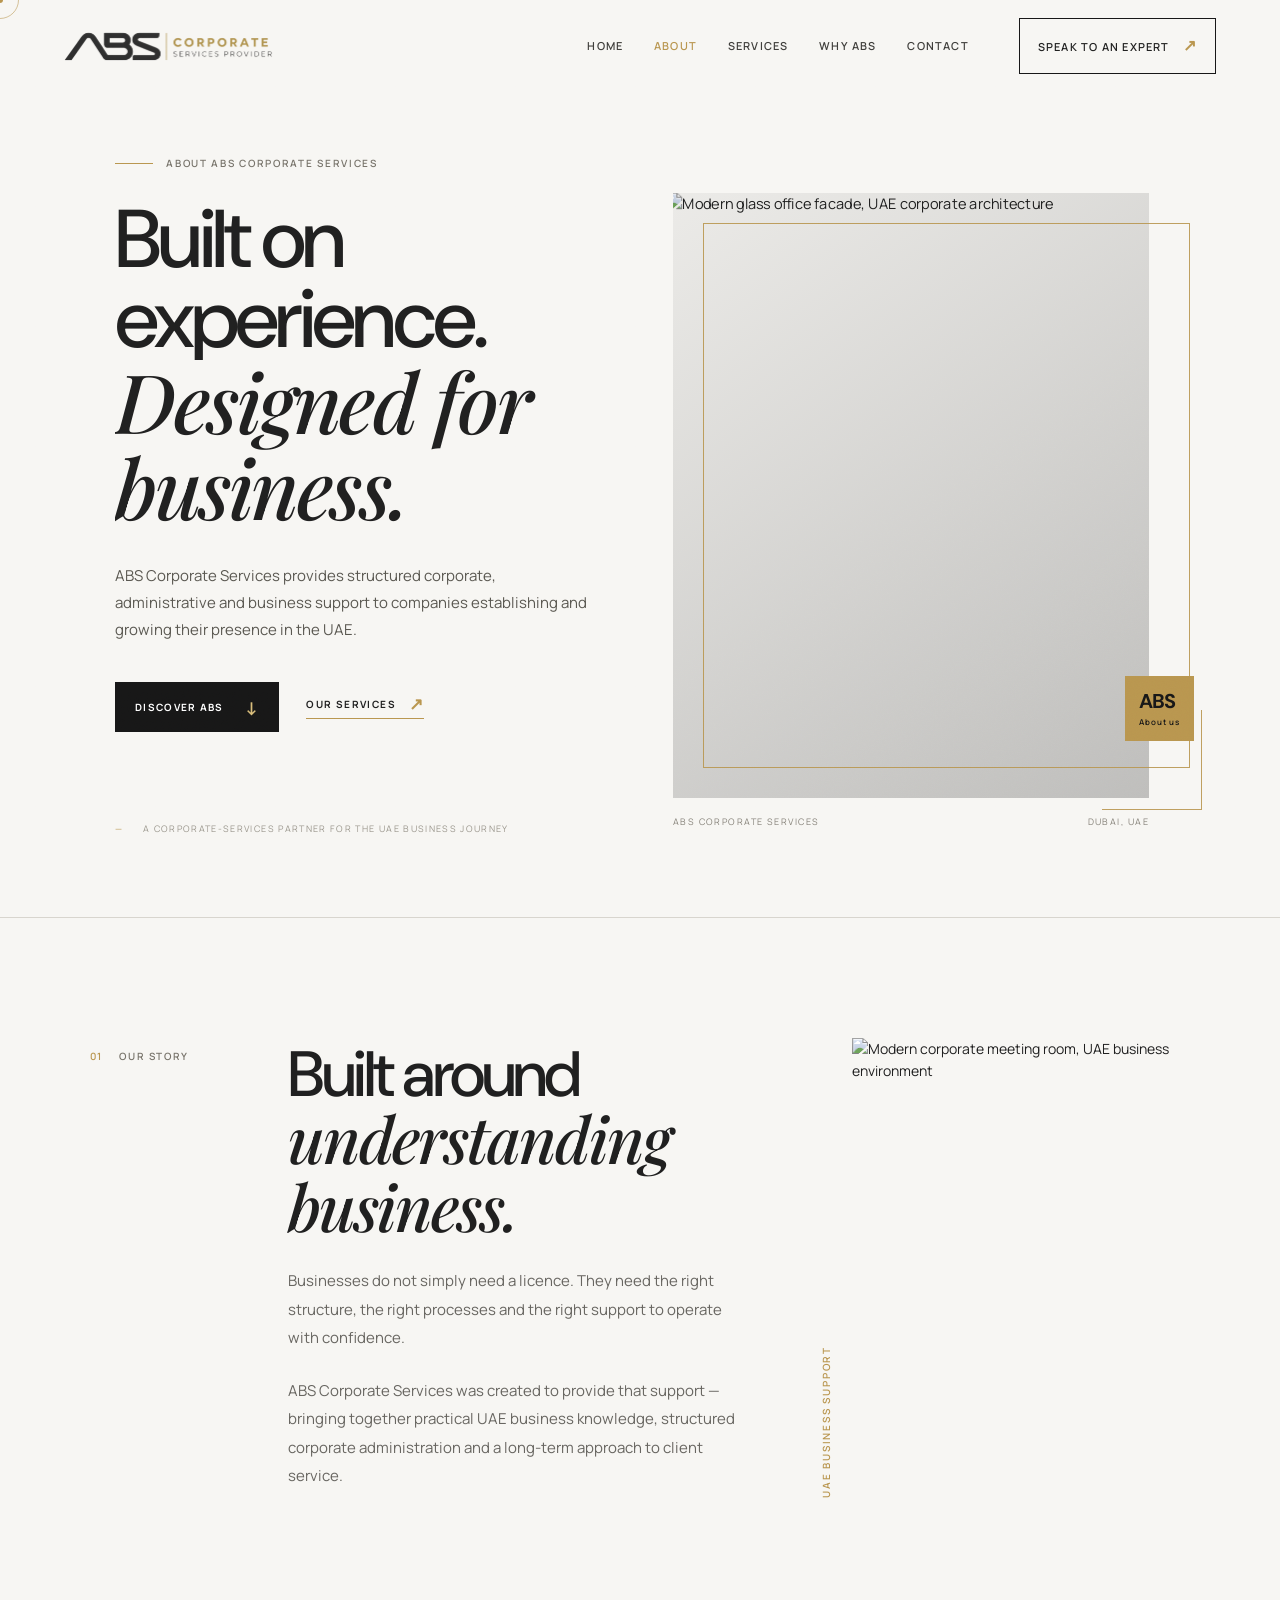
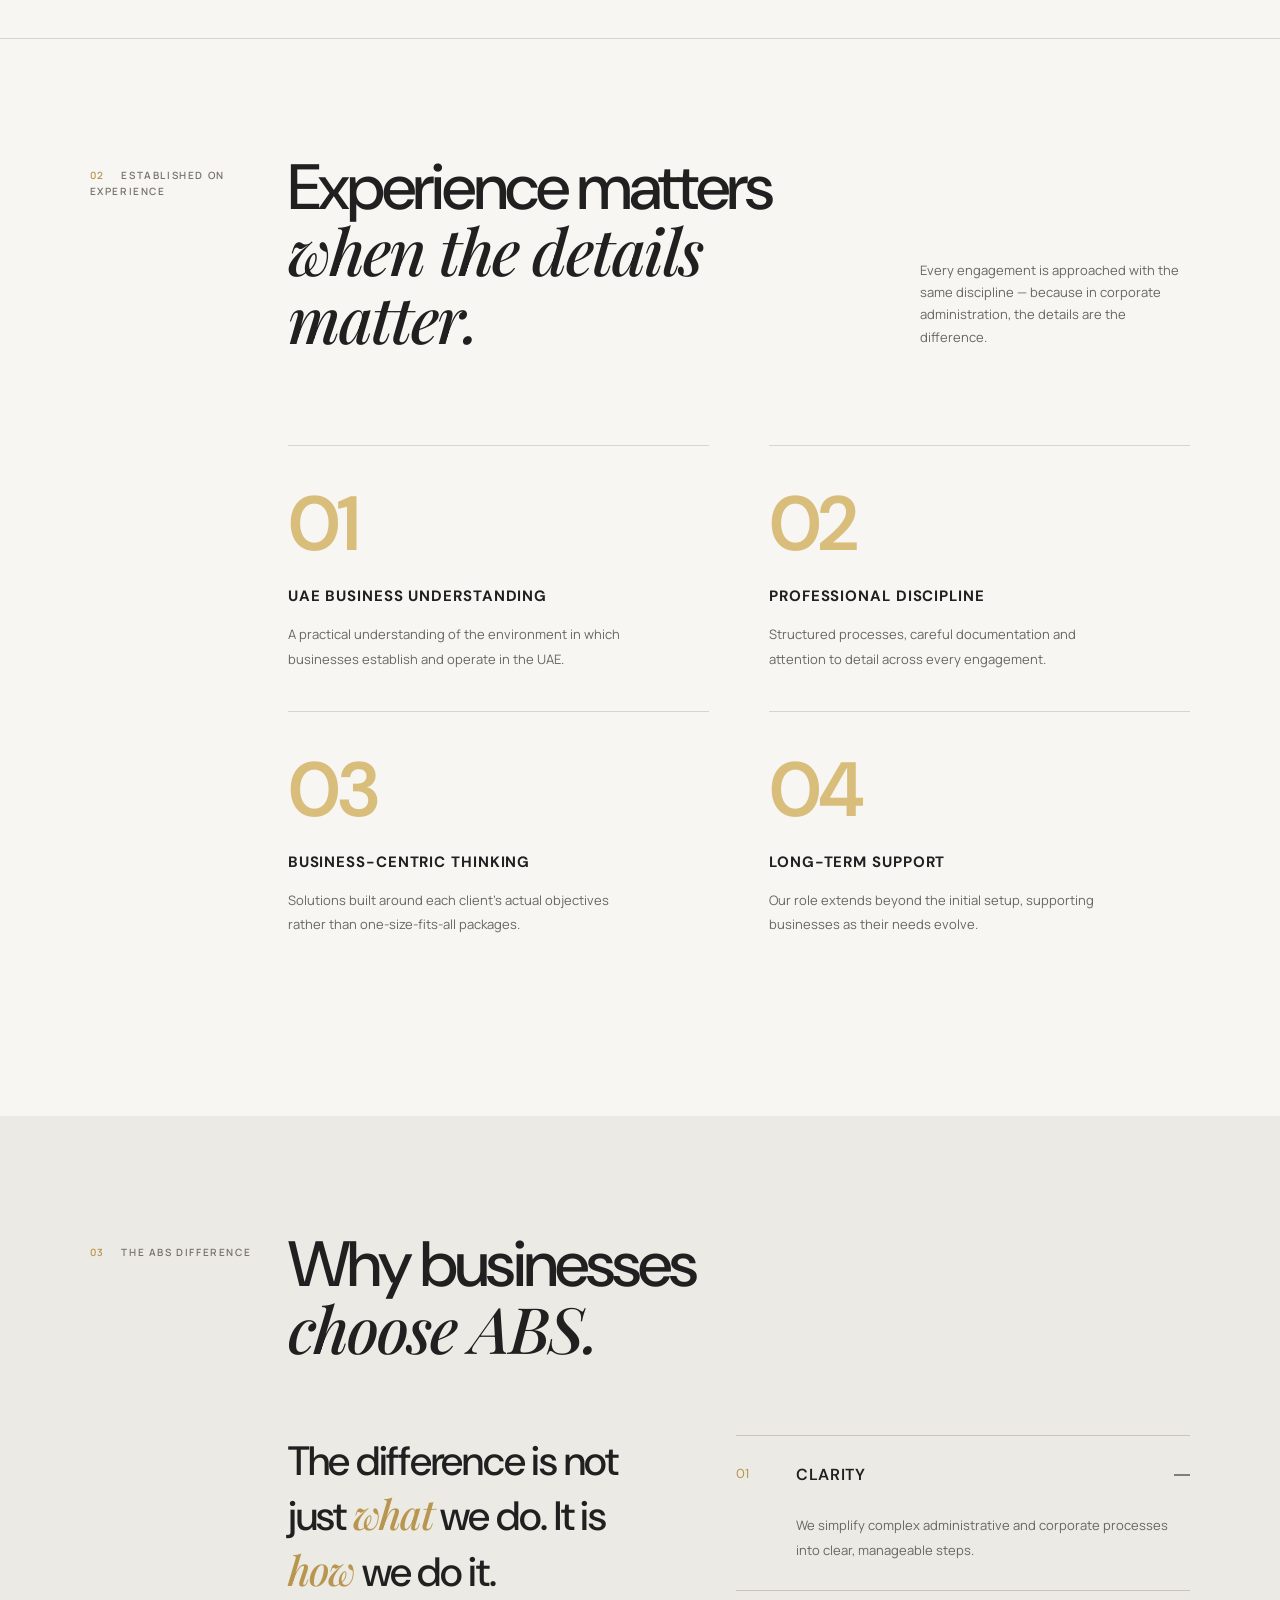
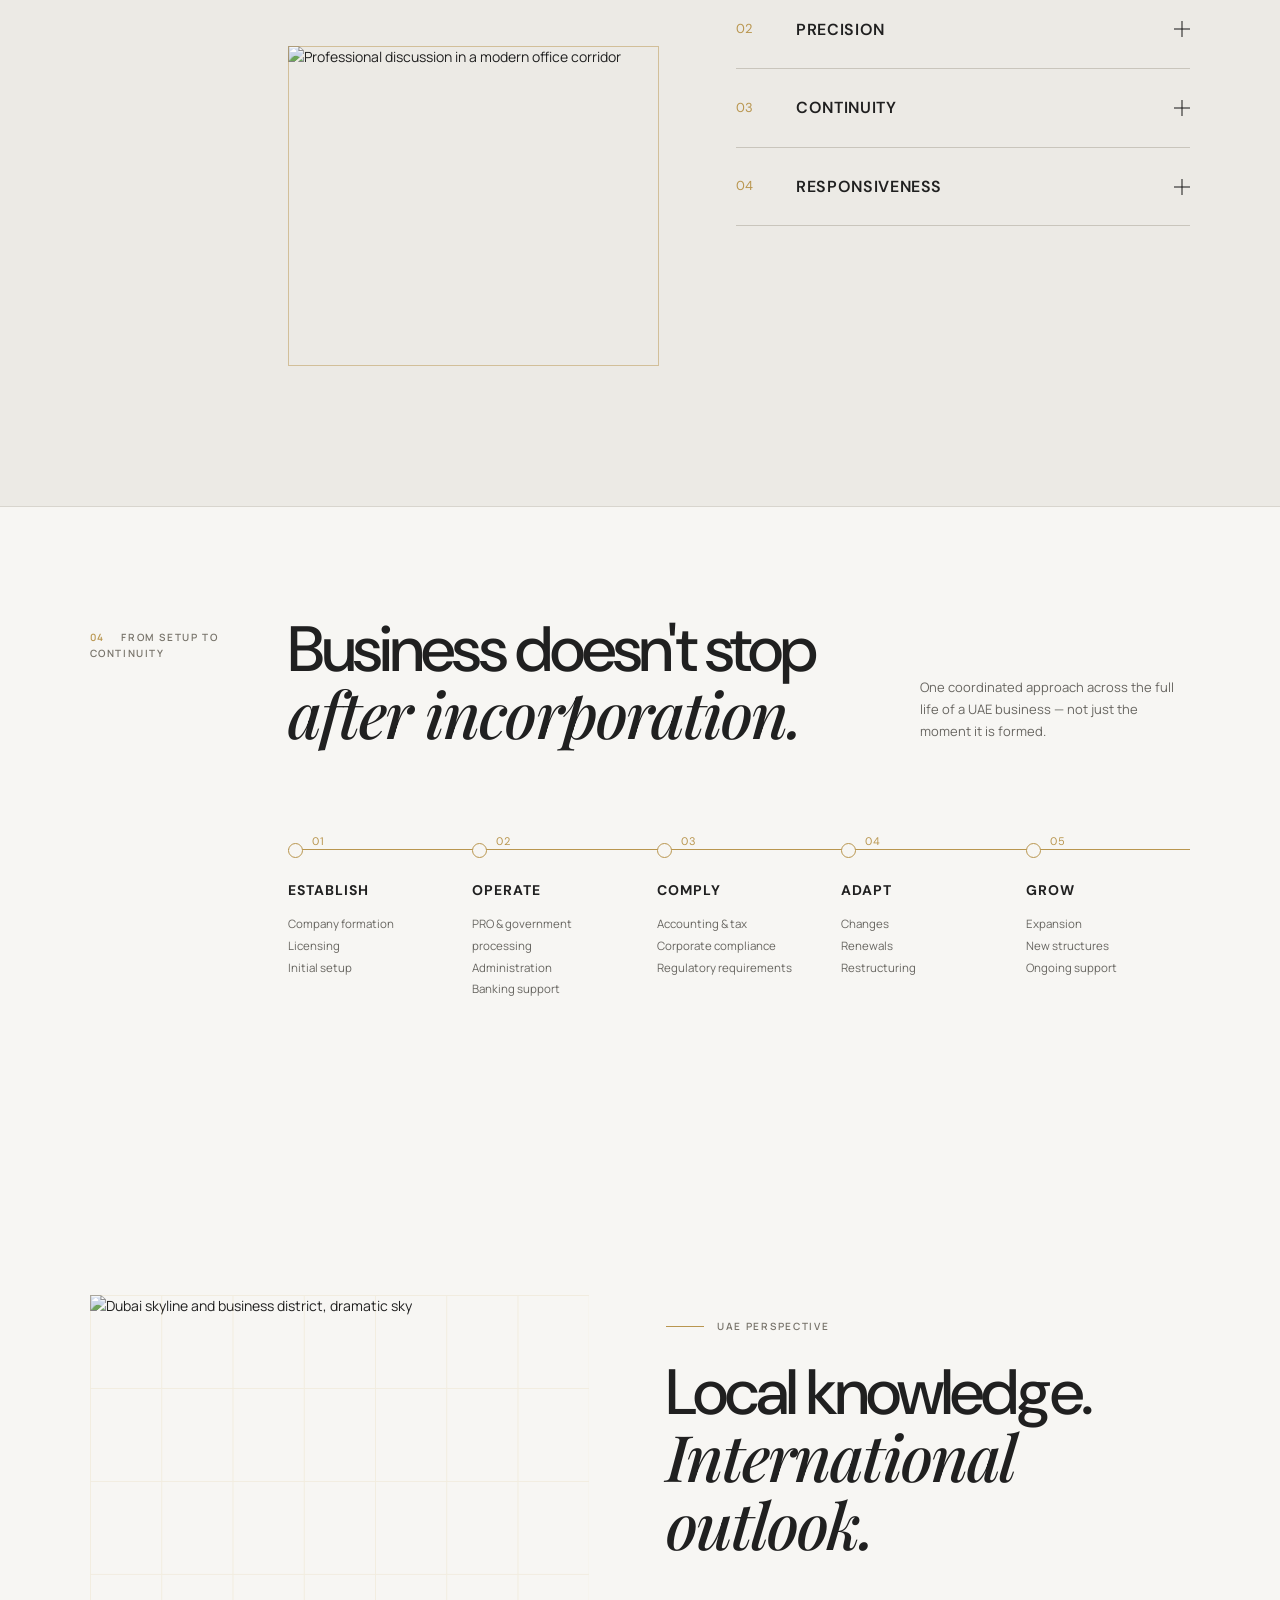
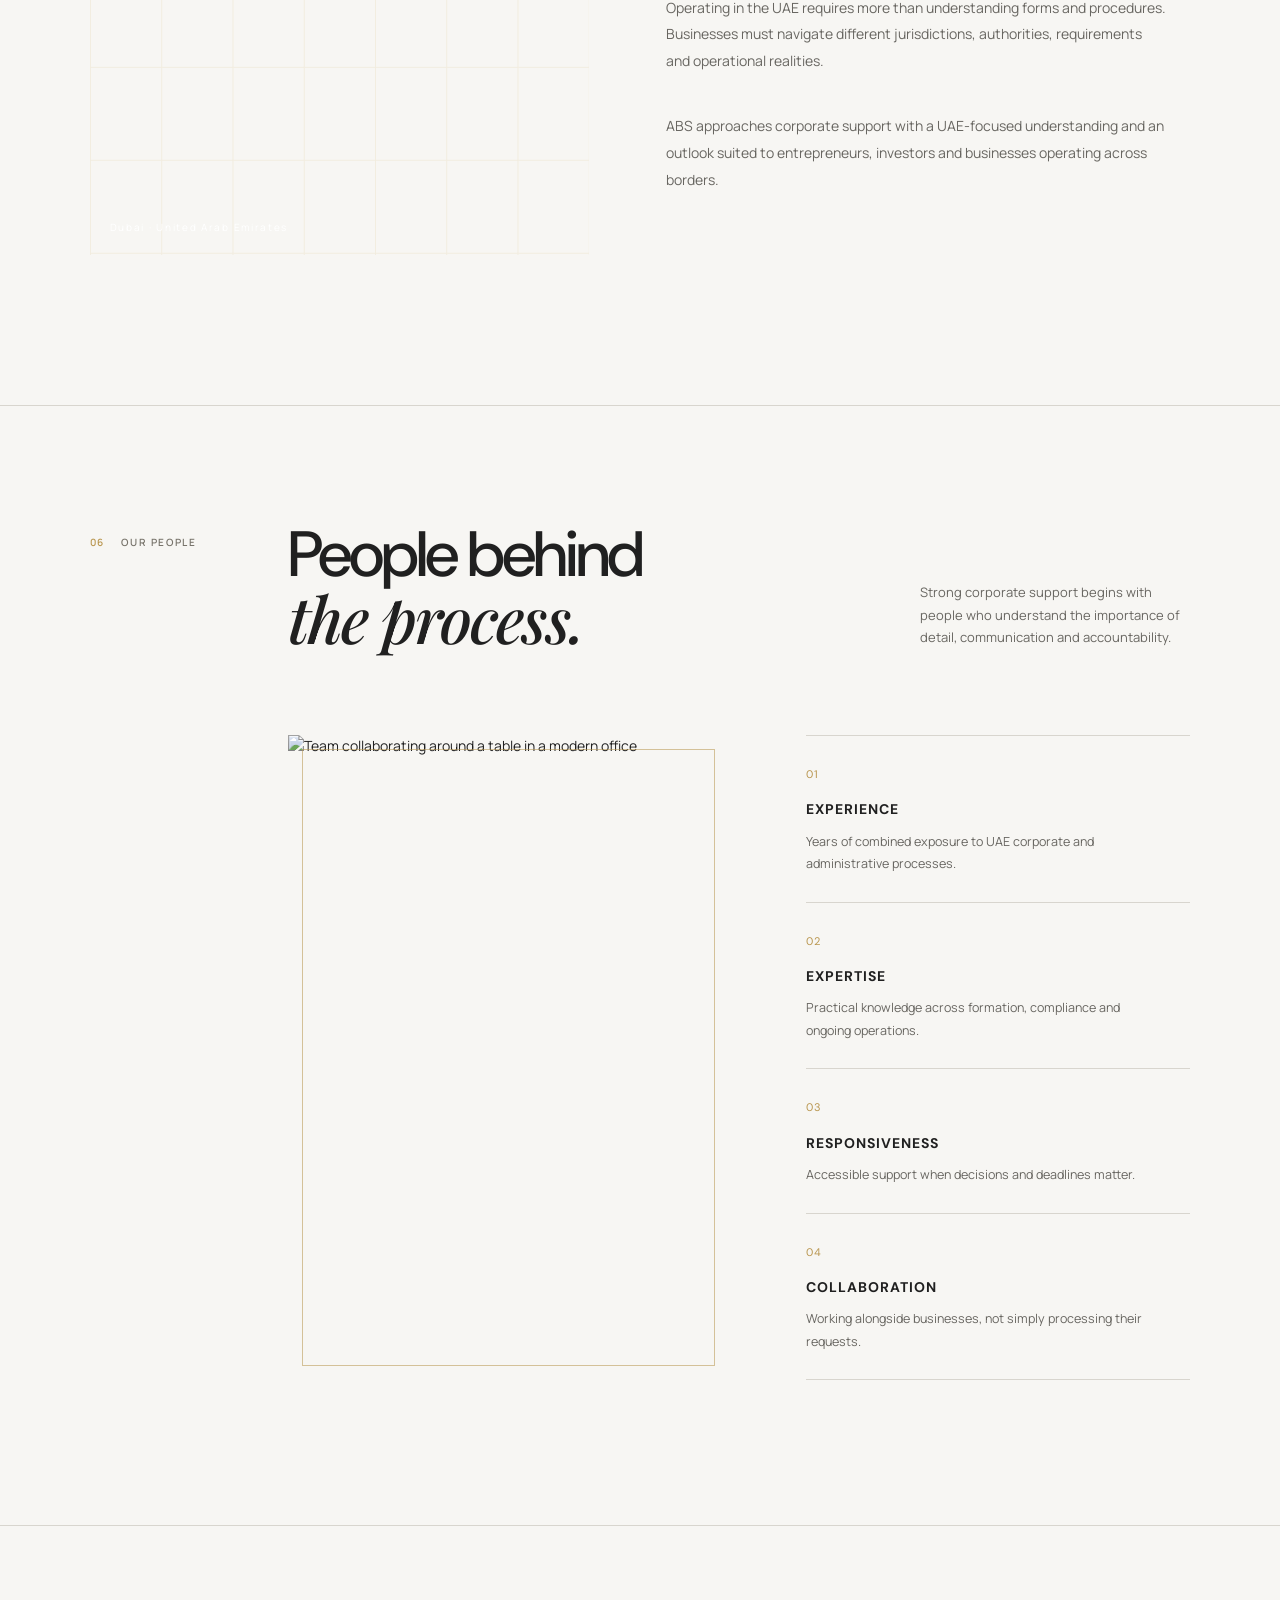
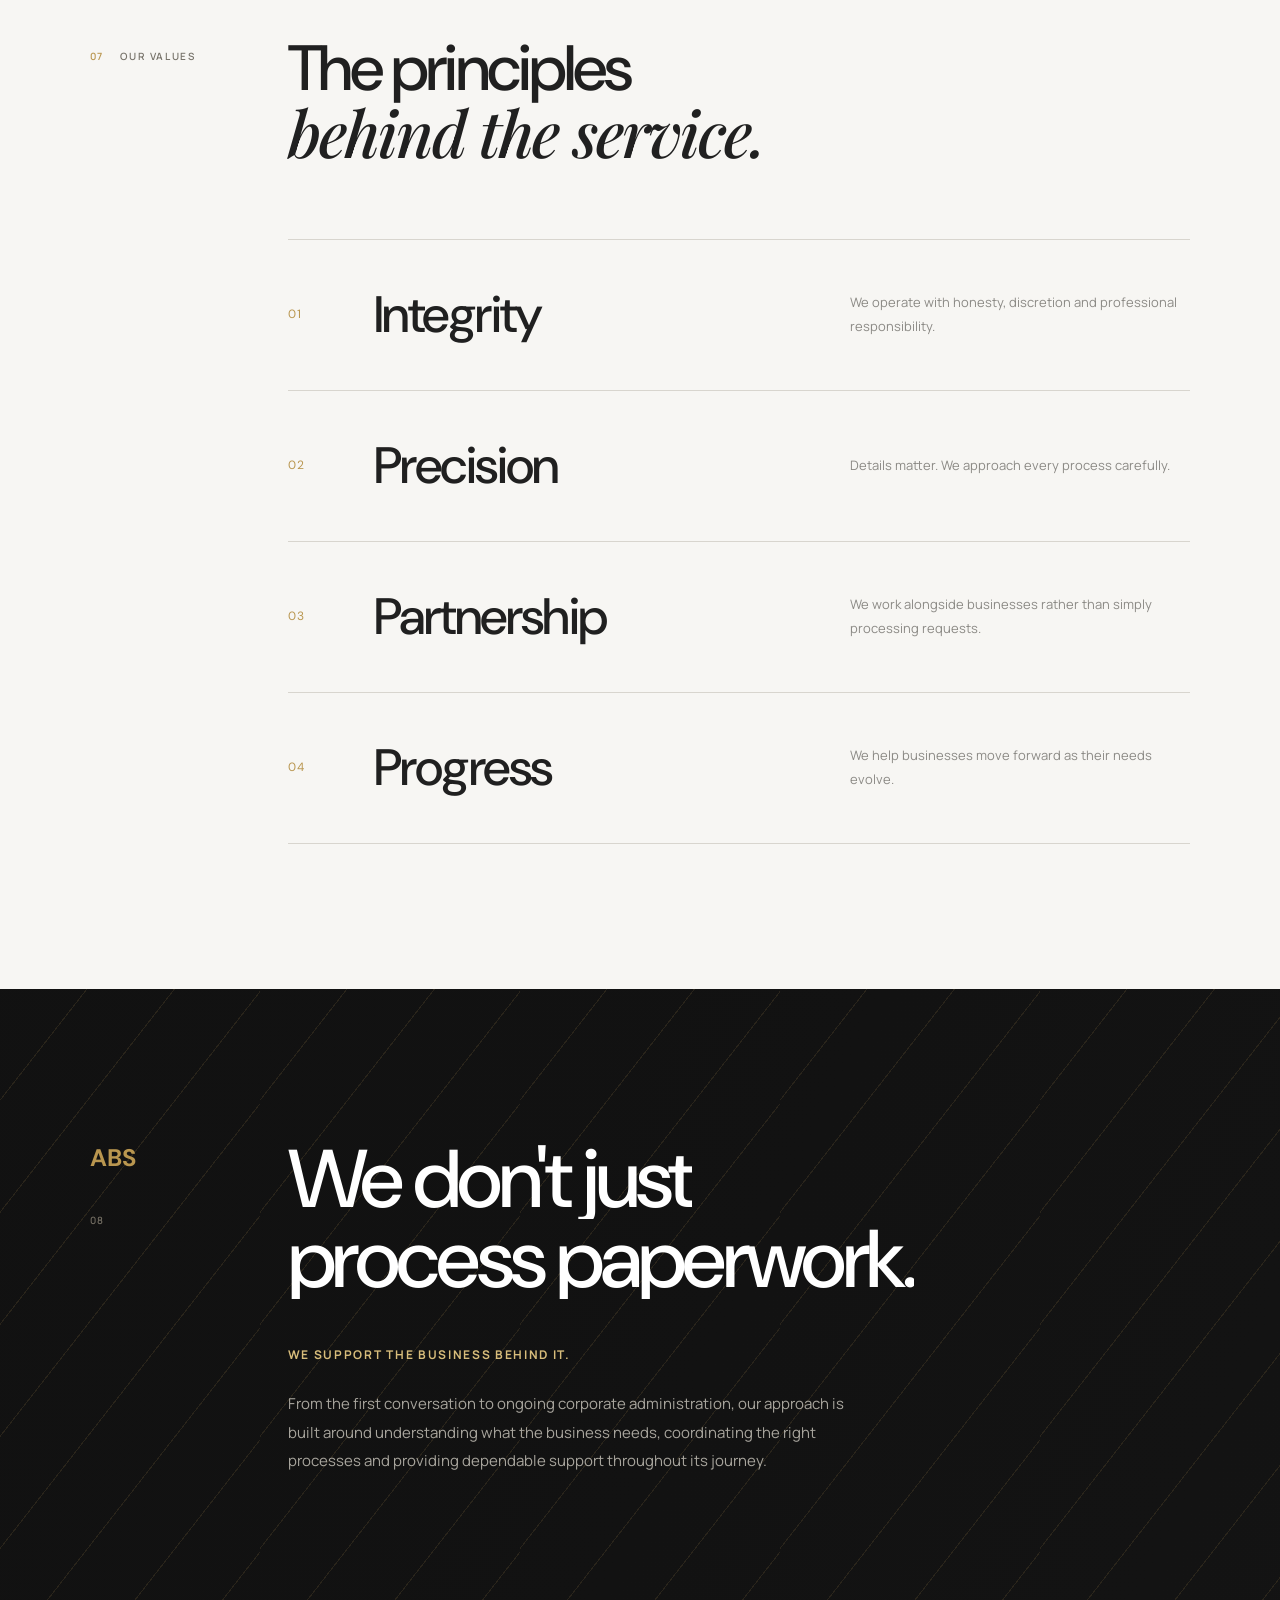
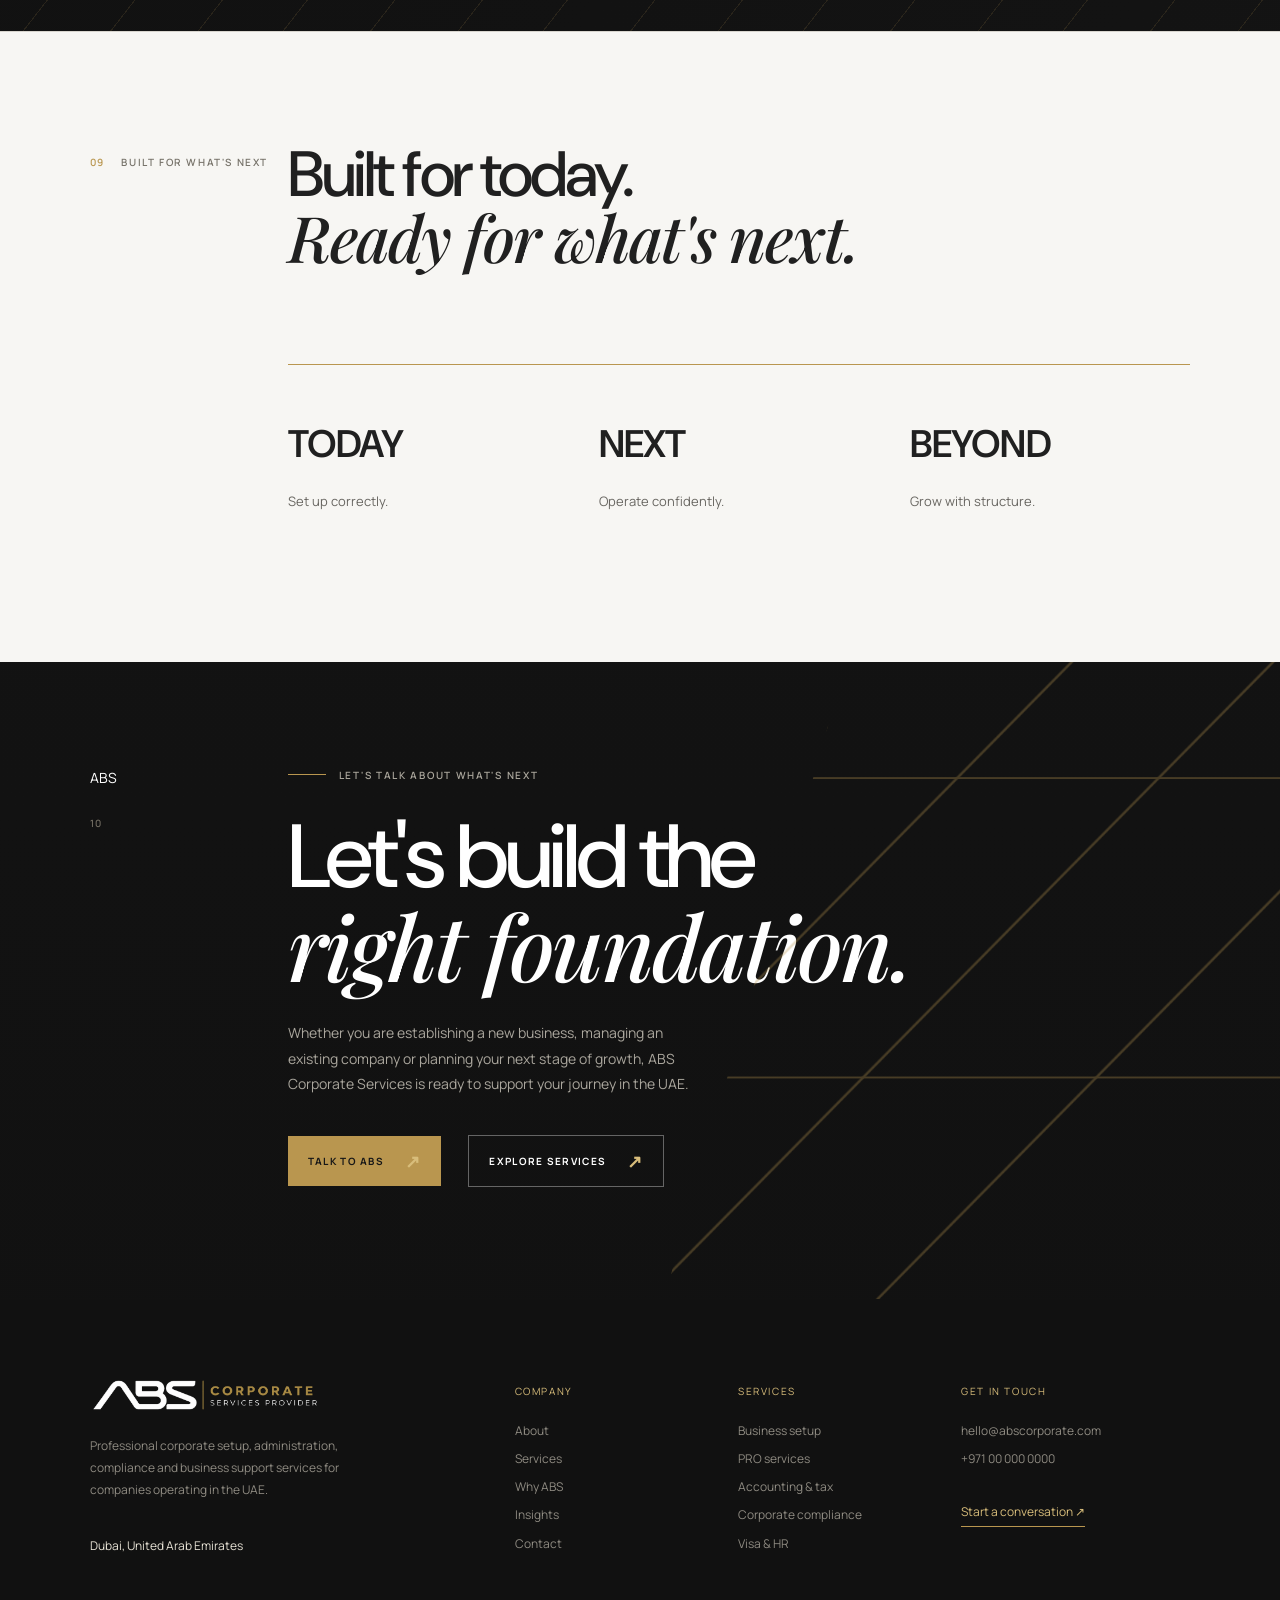
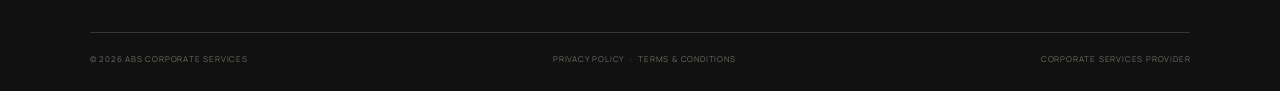
==== commit 3effc175: "navlink fix push" ====
--- a/about.html
+++ b/about.html
@@ -21,22 +21,22 @@
       <img src="abslogo.png" alt="ABS Corporate Services" />
     </a>
     <nav class="desktop-nav" aria-label="Main navigation">
-      <a href="about.html" class="is-current" aria-current="page">About</a>
-      <a href="index.html#services">Services</a>
+      <a href="index.html">Home</a>
+      <a href="about.html" class="active">About</a>
+      <a href="services.html">Services</a>
       <a href="index.html#why-abs">Why ABS</a>
-      <a href="index.html#insights">Insights</a>
-      <a href="index.html#contact">Contact</a>
+      <a href="#contact">Contact</a>
     </nav>
-    <a class="header-cta" href="index.html#contact">Speak to an expert <span aria-hidden="true">↗</span></a>
+    <a class="header-cta" href="#contact">Speak to an expert <span aria-hidden="true">↗</span></a>
     <button class="menu-toggle" type="button" aria-label="Open menu" aria-expanded="false">
       <span></span><span></span>
     </button>
     <div class="mobile-menu">
-      <a href="about.html">About</a>
-      <a href="index.html#services">Services</a>
+      <a href="index.html">Home</a>
+      <a href="about.html" class="active">About</a>
+      <a href="services.html">Services</a>
       <a href="index.html#why-abs">Why ABS</a>
-      <a href="index.html#insights">Insights</a>
-      <a href="index.html#contact">Contact</a>
+      <a href="#contact">Contact</a>
     </div>
   </header>
 
@@ -50,7 +50,7 @@
         <p class="hero-intro">ABS Corporate Services provides structured corporate, administrative and business support to companies establishing and growing their presence in the UAE.</p>
         <div class="hero-actions">
           <a class="button button-dark" href="#story">Discover ABS <span>↓</span></a>
-          <a class="text-link" href="index.html#services">Our services <span>↗</span></a>
+          <a class="text-link" href="services.html">Our services <span>↗</span></a>
         </div>
         <div class="hero-footnote"><span>—</span> A corporate-services partner for the UAE business journey</div>
       </div>
@@ -261,7 +261,7 @@
     </section>
 
     <!-- 10 — FINAL CTA -->
-    <section class="contact-section section-grid" id="talk">
+    <section class="contact-section section-grid" id="contact">
       <div class="contact-bg" data-parallax aria-hidden="true"><img src="https://images.unsplash.com/photo-1608991156162-3c55b3cf05d3?auto=format&fit=crop&w=1800&q=80" alt="" /></div>
       <div class="contact-overlay" aria-hidden="true"></div>
       <div class="contact-marker reveal-up">ABS<span>10</span></div>
@@ -271,7 +271,7 @@
         <p>Whether you are establishing a new business, managing an existing company or planning your next stage of growth, ABS Corporate Services is ready to support your journey in the UAE.</p>
         <div class="hero-actions">
           <a class="button button-gold" href="mailto:hello@abscorporate.com">Talk to ABS <span>↗</span></a>
-          <a class="button button-outline" href="index.html#services">Explore services <span>↗</span></a>
+          <a class="button button-outline" href="services.html">Explore services <span>↗</span></a>
         </div>
       </div>
       <div class="contact-architecture"></div>
@@ -281,31 +281,31 @@
   <footer class="site-footer">
     <div class="footer-top">
       <div class="footer-brand">
-        <div class="footer-logo">ABS <span></span> <b>CORPORATE</b></div>
+        <img class="footer-logo" src="abs-logo-white-trimmed.png" alt="ABS Corporate Services" />
         <p>Professional corporate setup, administration, compliance and business support services for companies operating in the UAE.</p>
         <p class="footer-address">Dubai, United Arab Emirates</p>
       </div>
       <div class="footer-column">
         <p class="footer-heading">Company</p>
         <a href="about.html">About</a>
-        <a href="index.html#services">Services</a>
+        <a href="services.html">Services</a>
         <a href="index.html#why-abs">Why ABS</a>
         <a href="index.html#insights">Insights</a>
-        <a href="index.html#contact">Contact</a>
+        <a href="#contact">Contact</a>
       </div>
       <div class="footer-column">
         <p class="footer-heading">Services</p>
-        <a href="index.html#services">Business setup</a>
-        <a href="index.html#services">PRO services</a>
-        <a href="index.html#services">Accounting &amp; tax</a>
-        <a href="index.html#services">Corporate compliance</a>
-        <a href="index.html#services">Visa &amp; HR</a>
+        <a href="services.html#business-setup">Business setup</a>
+        <a href="services.html#pro-services">PRO services</a>
+        <a href="services.html#tax-accounting">Accounting &amp; tax</a>
+        <a href="services.html#corporate-compliance">Corporate compliance</a>
+        <a href="services.html#visa-immigration">Visa &amp; HR</a>
       </div>
       <div class="footer-column footer-contact">
         <p class="footer-heading">Get in touch</p>
         <a href="mailto:hello@abscorporate.com">hello@abscorporate.com</a>
         <a href="tel:+971000000000">+971 00 000 0000</a>
-        <a class="footer-small-link" href="index.html#contact">Start a conversation ↗</a>
+        <a class="footer-small-link" href="#contact">Start a conversation ↗</a>
       </div>
     </div>
     <div class="footer-bottom">
--- a/style.css
+++ b/style.css
@@ -23,24 +23,55 @@
 .site-header { position: fixed; z-index: 20; top: 0; left: 0; width: 100%; height: 92px; padding: 0 clamp(24px, 5vw, 78px); display: flex; align-items: center; gap: 50px; transition: .35s ease; }
 .site-header.scrolled { height: 72px; background: rgba(247,246,243,.92); box-shadow: 0 1px 0 rgba(23,23,23,.08); backdrop-filter: blur(14px); }
 .brand { width: 210px; flex: 0 0 auto; line-height: 0; }.brand img { width: 100%; height: auto; display: block; }
-.desktop-nav { display: flex; gap: clamp(20px, 2.4vw, 38px); margin-left: auto; }.desktop-nav a, .header-cta { font-size: 11px; text-transform: uppercase; letter-spacing: .11em; font-weight: 600; }.desktop-nav a { color: #3f3e3b; transition: color .2s ease; }.desktop-nav a:hover { color: var(--gold); }
+.desktop-nav { display: flex; gap: clamp(20px, 2.4vw, 38px); margin-left: auto; }.desktop-nav a, .header-cta { font-size: 11px; text-transform: uppercase; letter-spacing: .11em; font-weight: 600; }.desktop-nav a { color: #3f3e3b; transition: color .2s ease; }.desktop-nav a:hover, .desktop-nav a.active, .mobile-menu a.active { color: var(--gold); }
 .header-cta { padding: 14px 18px; border: 1px solid var(--charcoal); white-space: nowrap; transition: background .25s, color .25s; }.header-cta span { color: var(--gold); font-size: 16px; margin-left: 10px; }.header-cta:hover { background: var(--charcoal); color: var(--white); }
 .menu-toggle, .mobile-menu { display: none; }
 .section-grid { display: grid; grid-template-columns: minmax(180px, 18%) 1fr; padding: 0 clamp(24px, 7vw, 120px); }.section-label { padding-top: 10px; text-transform: uppercase; letter-spacing: .16em; font-size: 10px; color: #77736a; font-weight: 600; }.section-label span { color: var(--gold); margin-right: 13px; }.eyebrow { display: flex; align-items: center; gap: 13px; color: #77736a; text-transform: uppercase; font-size: 10px; font-weight: 600; letter-spacing: .17em; }.eyebrow-line { display: inline-block; width: 38px; height: 1px; background: var(--gold); }.eyebrow-light { color: #aaa69c; }
 h1, h2, h3, p { margin-top: 0; } h1, h2 { font-family: var(--display); font-weight: 500; letter-spacing: -.045em; line-height: .98; } h1 { font-size: clamp(50px, 6.4vw, 94px); margin: 28px 0 30px; max-width: 830px; } h2 { font-size: clamp(42px, 5vw, 74px); margin-bottom: 25px; } h1 em, h2 em { font-family: var(--serif); font-weight: 500; letter-spacing: -.03em; } h3 { font-family: var(--display); }
 .hero { min-height: 790px; padding-top: 155px; padding-bottom: 80px; grid-template-columns: minmax(390px, 46%) 1fr; gap: clamp(30px, 6vw, 100px); align-items: center; overflow: hidden; }.hero-copy { padding-left: clamp(0px, 2vw, 30px); }.hero-intro { max-width: 500px; color: #595750; font-size: 15px; line-height: 1.8; }.hero-actions { display: flex; align-items: center; gap: 27px; margin-top: 39px; }.button { display: inline-flex; align-items: center; gap: 21px; padding: 17px 20px; text-transform: uppercase; font-size: 10px; letter-spacing: .13em; font-weight: 700; transition: .3s; }.button span { font-size: 18px; line-height: 10px; color: var(--gold-light); }.button-dark { background: var(--charcoal); color: var(--white); }.button-dark:hover { background: var(--gold); }.button-gold { background: var(--gold); color: var(--charcoal); }.button-gold:hover { background: var(--white); }.button-outline { border: 1px solid rgba(255,255,255,.35); color: var(--white); }.button-outline:hover { border-color: var(--gold); color: var(--gold-light); }.text-link { display: inline-flex; align-items: center; gap: 13px; text-transform: uppercase; letter-spacing: .14em; font-size: 10px; font-weight: 700; border-bottom: 1px solid var(--gold); padding-bottom: 6px; }.text-link span { color: var(--gold); font-size: 17px; line-height: 10px; transition: transform .3s; }.text-link:hover span { transform: translate(3px, -3px); }.hero-footnote { margin-top: 90px; text-transform: uppercase; letter-spacing: .15em; font-size: 9px; color: #9a968c; }.hero-footnote span { color: var(--gold); margin-right: 16px; }
 .hero-visual { height: 605px; position: relative; }.hero-image-wrap { position: absolute; inset: 0 8% 0 0; overflow: hidden; }.hero-image-wrap img { width: 100%; height: 116%; object-fit: cover; filter: saturate(.65); transform: scale(1.04); }.hero-image-wrap:after { content:''; position:absolute; inset:0; background: linear-gradient(145deg, rgba(23,23,23,.05), rgba(23,23,23,.25)); }.image-caption { position: absolute; bottom: -31px; left: 0; right: 8%; display: flex; justify-content: space-between; color: #858178; font-size: 9px; letter-spacing: .16em; text-transform: uppercase; }.hero-line { position: absolute; z-index: 1; border: 1px solid var(--gold); opacity: .9; }.hero-line-one { inset: 30px 0 30px 30px; }.hero-line-two { width: 100px; height: 100px; right: -12px; bottom: -12px; border-left: 0; border-top: 0; }.hero-stamp { position: absolute; bottom: 57px; right: -4px; background: var(--gold); color: var(--charcoal); padding: 17px 14px 14px; font-family: var(--display); font-size: 20px; font-weight: 700; line-height: .85; letter-spacing: -.04em; }.hero-stamp span { font-family: var(--sans); font-size: 8px; letter-spacing: .12em; font-weight: 600; }
-.intro-strip { border-top: 1px solid var(--line); padding-top: 120px; padding-bottom: 140px; }.intro-content { max-width: 960px; }.intro-content h2 { font-size: clamp(45px, 5.6vw, 82px); }.intro-content > p { max-width: 610px; color: var(--muted); font-size: 15px; line-height: 1.9; margin-top: 42px; }.category-list { display: flex; align-items: center; flex-wrap: wrap; gap: 16px; margin-top: 69px; color: #45433e; text-transform: uppercase; letter-spacing: .12em; font-size: 9px; font-weight: 700; }.category-list i { width: 4px; height: 4px; background: var(--gold); border-radius: 50%; display: inline-block; }
-.journey { border-top: 1px solid var(--line); padding-top: 108px; padding-bottom: 140px; }.journey-content, .services-content, .audience-content, .process-content { min-width: 0; }.section-heading-row { display: flex; justify-content: space-between; align-items: flex-end; gap: 35px; }.section-heading-row h2 { margin: 0; }.section-heading-row p { color: var(--muted); max-width: 270px; font-size: 13px; line-height: 1.7; margin-bottom: 7px; }.journey-track { display: grid; grid-template-columns: repeat(4, 1fr); gap: 25px; margin-top: 75px; }.journey-step { position: relative; padding-right: 24px; }.step-number { color: var(--gold); font-family: var(--display); font-size: 45px; letter-spacing: -.05em; font-weight: 500; }.step-line { position: absolute; top: 28px; left: 67px; width: calc(100% - 45px); height: 1px; background: var(--line); }.journey-step:last-child .step-line { display: none; }.journey-step h3 { text-transform: uppercase; font-size: 15px; letter-spacing: .08em; margin: 29px 0 17px; }.journey-step p { color: var(--muted); font-size: 12px; line-height: 2; margin: 0; }
+.intro-strip { border-top: 1px solid var(--line); padding-top: 120px; padding-bottom: 140px; }.intro-content { display: grid; grid-template-columns: 1.35fr 1fr; gap: 60px; align-items: center; }.intro-text h2 { font-size: clamp(40px, 4.6vw, 66px); }.intro-text > p { max-width: 480px; color: var(--muted); font-size: 15px; line-height: 1.9; margin-top: 36px; }.category-list { display: flex; align-items: center; flex-wrap: wrap; gap: 16px; margin-top: 52px; color: #45433e; text-transform: uppercase; letter-spacing: .12em; font-size: 9px; font-weight: 700; }.category-list i { width: 4px; height: 4px; background: var(--gold); border-radius: 50%; display: inline-block; }.intro-media { position: relative; height: 400px; overflow: hidden; }.intro-media img { width: 100%; height: 118%; object-fit: cover; filter: saturate(.6); }.intro-media-tag { position: absolute; bottom: 18px; left: 18px; background: rgba(23,23,23,.72); color: var(--white); font-size: 9px; text-transform: uppercase; letter-spacing: .14em; padding: 9px 13px; backdrop-filter: blur(4px); }
+.journey { border-top: 1px solid var(--line); padding-top: 108px; padding-bottom: 140px; }.journey-content, .services-content, .audience-content, .process-content, .svc-grid-content { min-width: 0; }.section-heading-row { display: flex; justify-content: space-between; align-items: flex-end; gap: 35px; }.section-heading-row h2 { margin: 0; }.section-heading-row p { color: var(--muted); max-width: 270px; font-size: 13px; line-height: 1.7; margin-bottom: 7px; }.journey-heading-media { display: flex; align-items: center; gap: 24px; max-width: 400px; }.journey-heading-media img { width: 130px; height: 130px; object-fit: cover; flex: 0 0 auto; filter: saturate(.6); }.journey-track { display: grid; grid-template-columns: repeat(4, 1fr); gap: 25px; margin-top: 75px; }.journey-step { position: relative; padding-right: 24px; }.step-number { color: var(--gold); font-family: var(--display); font-size: 45px; letter-spacing: -.05em; font-weight: 500; }.step-line { position: absolute; top: 28px; left: 67px; width: calc(100% - 45px); height: 1px; background: var(--line); }.journey-step:last-child .step-line { display: none; }.journey-step h3 { text-transform: uppercase; font-size: 15px; letter-spacing: .08em; margin: 29px 0 17px; }.journey-step p { color: var(--muted); font-size: 12px; line-height: 2; margin: 0; }
 .services { background: #eceae5; padding-top: 110px; padding-bottom: 140px; }.services .section-label { color: #89857d; }.services-content .section-heading-row { margin-bottom: 68px; }.service-list { border-top: 1px solid #c9c5bc; }.service-row { display: grid; grid-template-columns: 8% 30% 1fr 35px; align-items: center; gap: 20px; border-bottom: 1px solid #c9c5bc; padding: 24px 0; transition: .4s; }.service-row:hover { padding-left: 17px; background: rgba(255,255,255,.5); }.service-index { color: var(--gold); font-family: var(--display); font-size: 14px; }.service-name { font-family: var(--display); text-transform: uppercase; font-size: 15px; letter-spacing: .045em; font-weight: 600; }.service-description { color: #706d66; font-size: 12px; }.service-arrow { color: var(--gold); font-size: 24px; text-align: right; transition: transform .3s; }.service-row:hover .service-arrow { transform: translate(5px, -5px); }
-.why-section { background: var(--charcoal); color: var(--white); padding-top: 123px; padding-bottom: 140px; }.section-label-light { color: #8f8b82; }.why-content { display: grid; grid-template-columns: 1fr 1fr; gap: 10%; }.why-heading h2 { font-size: clamp(55px, 7vw, 103px); margin-top: 75px; }.principles-grid { display: grid; grid-template-columns: 1fr 1fr; align-content: end; gap: 0 34px; padding-top: 165px; }.principle { padding: 24px 0 29px; border-top: 1px solid #484741; }.principle span { color: var(--gold-light); font-size: 10px; letter-spacing: .15em; }.principle h3 { text-transform: uppercase; font-size: 13px; letter-spacing: .08em; margin: 29px 0 10px; }.principle p { color: #a8a59d; font-size: 12px; line-height: 1.8; margin-bottom: 0; }
-.stats-section { position: relative; overflow: hidden; min-height: 460px; display: flex; align-items: center; color: var(--white); }.stats-bg { position: absolute; inset: -8% 0; z-index: 0; }.stats-bg img { width: 100%; height: 100%; object-fit: cover; filter: saturate(.5) brightness(.75); transform: scale(1.15); }.stats-overlay { position: absolute; inset: 0; z-index: 1; background: linear-gradient(180deg, rgba(17,17,17,.78), rgba(17,17,17,.68) 45%, rgba(17,17,17,.88)); }.stats-content { position: relative; z-index: 2; width: 100%; padding-top: 90px; padding-bottom: 90px; }.stats-grid { display: grid; grid-template-columns: repeat(4, 1fr); gap: 30px; }.stat { border-top: 1px solid rgba(255,255,255,.22); padding-top: 22px; }.stat-number { display: block; font-family: var(--display); font-weight: 600; font-size: clamp(38px, 4vw, 58px); letter-spacing: -.04em; color: var(--gold-light); line-height: 1; }.stat p { margin: 16px 0 0; color: #d8d5ce; font-size: 12px; line-height: 1.7; max-width: 190px; }
+.why-section { position: relative; overflow: hidden; color: var(--white); padding-top: 123px; padding-bottom: 140px; }.why-bg { position: absolute; inset: -8% 0; z-index: 0; }.why-bg img { width: 100%; height: 100%; object-fit: cover; filter: saturate(.65) brightness(.78); transform: scale(1.15); }.why-overlay { position: absolute; inset: 0; z-index: 1; background: linear-gradient(100deg, rgba(15,15,15,.88) 0%, rgba(15,15,15,.75) 45%, rgba(15,15,15,.52) 100%); }.why-logo-mark { position: absolute; z-index: 1; right: -3%; bottom: -8%; width: 46%; opacity: .06; filter: brightness(0) invert(1); pointer-events: none; }.why-grid { position: relative; z-index: 2; }.section-label-light { color: #8f8b82; }.why-content { display: grid; grid-template-columns: 1fr 1fr; gap: 10%; }.why-heading h2 { font-size: clamp(55px, 7vw, 103px); margin-top: 75px; }.principles-grid { display: grid; grid-template-columns: 1fr 1fr; align-content: end; gap: 0 34px; padding-top: 165px; }.principle { padding: 24px 0 29px; border-top: 1px solid rgba(255,255,255,.18); }.principle span { color: var(--gold-light); font-size: 10px; letter-spacing: .15em; }.principle h3 { text-transform: uppercase; font-size: 13px; letter-spacing: .08em; margin: 29px 0 10px; }.principle p { color: #c4c1b8; font-size: 12px; line-height: 1.8; margin-bottom: 0; }
+.stats-section { position: relative; overflow: hidden; min-height: 460px; display: flex; align-items: center; color: var(--white); }.stats-bg { position: absolute; inset: -8% 0; z-index: 0; }.stats-bg img { width: 100%; height: 100%; object-fit: cover; filter: saturate(.5) brightness(.75); transform: scale(1.15); }.stats-overlay { position: absolute; inset: 0; z-index: 1; background: linear-gradient(180deg, rgba(17,17,17,.78), rgba(17,17,17,.68) 45%, rgba(17,17,17,.88)); }.stats-content { position: relative; z-index: 2; width: 100%; padding-top: 90px; padding-bottom: 90px; }.stats-grid { display: grid; grid-template-columns: repeat(4, 1fr); gap: 30px; }.stat { border-top: 1px solid rgba(255,255,255,.22); padding-top: 22px; }.stat-word { display: block; font-family: var(--display); font-weight: 600; font-size: clamp(21px, 1.7vw, 26px); letter-spacing: -.01em; color: var(--gold-light); line-height: 1.15; }.stat p { margin: 14px 0 0; color: #d8d5ce; font-size: 12px; line-height: 1.7; max-width: 190px; }
 .testimonial-section { padding-top: 130px; padding-bottom: 140px; border-top: 1px solid var(--line); }.testimonial-content { max-width: 780px; position: relative; }.testimonial-mark { font-family: var(--serif); font-style: italic; font-size: 110px; line-height: .6; color: var(--gold); display: block; margin-bottom: 4px; }.testimonial-quote { font-family: var(--display); font-weight: 500; letter-spacing: -.02em; font-size: clamp(24px, 2.6vw, 34px); line-height: 1.45; color: var(--ink); margin-bottom: 46px; }.testimonial-person { display: flex; align-items: center; gap: 18px; }.testimonial-person img { width: 56px; height: 56px; border-radius: 50%; object-fit: cover; filter: saturate(.75); }.testimonial-person strong { display: block; font-family: var(--display); font-size: 14px; letter-spacing: -.01em; }.testimonial-person span { color: var(--muted); font-size: 12px; }
-.uae-section { align-items: center; gap: clamp(50px, 9vw, 140px); padding-top: 150px; padding-bottom: 150px; }.uae-image { position: relative; height: 560px; overflow: hidden; }.uae-image img { width: 100%; height: 118%; object-fit: cover; filter: saturate(.62); }.image-location { position: absolute; bottom: 20px; left: 20px; color: var(--white); font-size: 10px; letter-spacing: .17em; }.uae-copy { max-width: 500px; }.uae-copy h2 { margin: 28px 0 34px; }.uae-copy > p:not(.eyebrow) { color: var(--muted); font-size: 14px; line-height: 1.9; margin-bottom: 39px; }
+.uae-section { grid-template-columns: 1fr 1.05fr; align-items: center; gap: clamp(40px, 6vw, 90px); padding-top: 150px; padding-bottom: 150px; }.uae-image { position: relative; height: 560px; overflow: hidden; }.uae-image img { width: 100%; height: 118%; object-fit: cover; filter: saturate(.62); }.image-location { position: absolute; bottom: 20px; left: 20px; color: var(--white); font-size: 10px; letter-spacing: .17em; }.uae-copy { max-width: 500px; }.uae-copy h2 { margin: 28px 0 34px; }.uae-copy > p:not(.eyebrow) { color: var(--muted); font-size: 14px; line-height: 1.9; margin-bottom: 39px; }
 .audience { border-top: 1px solid var(--line); padding-top: 110px; padding-bottom: 140px; }.audience-content .section-heading-row { margin-bottom: 65px; }.audience-list { border-top: 1px solid var(--line); }.audience-row { display: grid; grid-template-columns: 8% 31% 1fr 35px; gap: 20px; align-items: center; border-bottom: 1px solid var(--line); padding: 23px 0; transition: .3s; }.audience-row:hover { color: var(--gold); padding-left: 14px; }.audience-row span { color: var(--gold); }.audience-row strong { font-family: var(--display); text-transform: uppercase; font-size: 14px; letter-spacing: .05em; }.audience-row small { color: var(--muted); font-size: 12px; }.audience-row b { font-size: 20px; font-weight: 400; text-align: right; }
 .process { padding-top: 105px; padding-bottom: 150px; border-top: 1px solid var(--line); }.process-content .section-heading-row { margin-bottom: 85px; }.process-track { display: grid; grid-template-columns: repeat(4, 1fr); gap: 25px; position: relative; }.process-line { position: absolute; left: 0; right: 0; top: 14px; height: 1px; background: var(--gold); transform-origin: left; }.process-step { position: relative; padding-top: 48px; padding-right: 20px; }.process-step:before { content: ''; position: absolute; top: 8px; left: 0; width: 13px; height: 13px; border: 1px solid var(--gold); background: var(--paper); border-radius: 50%; }.process-step span { color: var(--gold); font-size: 10px; letter-spacing: .1em; }.process-step h3 { text-transform: uppercase; letter-spacing: .08em; font-size: 14px; margin: 18px 0 10px; }.process-step p { color: var(--muted); font-size: 12px; line-height: 1.7; margin: 0; max-width: 160px; }
-.contact-section { position: relative; overflow: hidden; background: var(--charcoal); color: var(--white); min-height: 540px; padding-top: 105px; padding-bottom: 112px; }.contact-marker { color: var(--gold); font-family: var(--display); font-weight: 700; font-size: 24px; }.contact-marker span { display: block; color: #7d776b; font-family: var(--sans); font-size: 10px; font-weight: 500; margin-top: 35px; letter-spacing: .1em; }.contact-content { position: relative; z-index: 2; max-width: 650px; }.contact-content h2 { font-size: clamp(55px, 7vw, 100px); margin: 30px 0 25px; }.contact-content > p:not(.eyebrow) { color: #aaa69d; max-width: 420px; font-size: 14px; line-height: 1.8; }.contact-architecture { position: absolute; right: -7%; top: 0; width: 48%; height: 100%; opacity: .32; background: linear-gradient(125deg, transparent 0 21%, var(--gold) 21.2% 21.35%, transparent 21.5% 40%, var(--gold) 40.2% 40.35%, transparent 40.5% 62%, var(--gold) 62.2% 62.35%, transparent 62.5%), linear-gradient(180deg, transparent 0 18%, var(--gold) 18.15% 18.3%, transparent 18.45% 65%, var(--gold) 65.15% 65.3%, transparent 65.45%); transform: skewX(-16deg); }
-.site-footer { padding: 80px clamp(24px, 7vw, 120px) 25px; background: #111; color: #f5f3ed; }.footer-top { display: grid; grid-template-columns: 2.1fr 1fr 1fr 1.25fr; gap: 40px; padding-bottom: 75px; }.footer-logo { color: var(--white); font-family: var(--display); font-size: 29px; font-weight: 700; letter-spacing: -.08em; }.footer-logo span { display: inline-block; width: 1px; height: 25px; background: var(--gold); vertical-align: -3px; margin: 0 7px; }.footer-logo b { color: var(--gold-light); font-size: 14px; letter-spacing: .12em; }.footer-brand > p { color: #8f8b82; font-size: 12px; max-width: 290px; line-height: 1.8; margin: 24px 0 0; }.footer-address { color: #e7e2d5 !important; margin-top: 35px !important; }.footer-column { display: flex; flex-direction: column; align-items: flex-start; gap: 9px; }.footer-column a { color: #8f8b82; font-size: 12px; transition: color .2s; }.footer-column a:hover { color: var(--gold-light); }.footer-heading { color: var(--gold-light); font-size: 10px; text-transform: uppercase; letter-spacing: .16em; margin: 4px 0 13px; }.footer-small-link { margin-top: 25px; color: var(--gold-light) !important; border-bottom: 1px solid var(--gold); padding-bottom: 5px; }.footer-bottom { border-top: 1px solid #363531; padding-top: 20px; display: flex; justify-content: space-between; color: #6f6b63; text-transform: uppercase; letter-spacing: .1em; font-size: 8px; }
+.contact-section { position: relative; overflow: hidden; background: var(--charcoal); color: var(--white); min-height: 540px; padding-top: 105px; padding-bottom: 112px; }.contact-bg { position: absolute; inset: -8% 0; z-index: 0; }.contact-bg img { width: 100%; height: 100%; object-fit: cover; filter: saturate(.55) brightness(.6); transform: scale(1.15); }.contact-overlay { position: absolute; inset: 0; z-index: 1; background: linear-gradient(100deg, rgba(17,17,17,.9) 0%, rgba(17,17,17,.8) 45%, rgba(17,17,17,.62) 100%); }.contact-marker { position: relative; z-index: 2; }.contact-marker img { width: 130px; display: block; }.contact-marker span { display: block; color: #7d776b; font-family: var(--sans); font-size: 10px; font-weight: 500; margin-top: 26px; letter-spacing: .1em; }.contact-content { position: relative; z-index: 2; max-width: 650px; }.contact-content h2 { font-size: clamp(55px, 7vw, 100px); margin: 30px 0 25px; }.contact-content > p:not(.eyebrow) { color: #aaa69d; max-width: 420px; font-size: 14px; line-height: 1.8; }.contact-architecture { position: absolute; z-index: 2; right: -7%; top: 0; width: 48%; height: 100%; opacity: .32; background: linear-gradient(125deg, transparent 0 21%, var(--gold) 21.2% 21.35%, transparent 21.5% 40%, var(--gold) 40.2% 40.35%, transparent 40.5% 62%, var(--gold) 62.2% 62.35%, transparent 62.5%), linear-gradient(180deg, transparent 0 18%, var(--gold) 18.15% 18.3%, transparent 18.45% 65%, var(--gold) 65.15% 65.3%, transparent 65.45%); transform: skewX(-16deg); }
+/* --- Services page (services.html) --- */
+.svc-marquee { background: var(--charcoal); overflow: hidden; padding: 20px 0; }
+.svc-marquee-track { display: flex; width: max-content; animation: svc-marquee 34s linear infinite; }
+.svc-marquee-track span { display: inline-flex; align-items: center; color: #9a968c; text-transform: uppercase; letter-spacing: .14em; font-size: 11px; font-weight: 600; white-space: nowrap; padding-right: 30px; }
+.svc-marquee-track span:before { content: ''; display: inline-block; width: 4px; height: 4px; border-radius: 50%; background: var(--gold); margin-right: 30px; }
+@keyframes svc-marquee { from { transform: translateX(0); } to { transform: translateX(-50%); } }
+@media (prefers-reduced-motion: reduce) { .svc-marquee-track { animation: none; } }
+.svc-grid-section { border-top: 1px solid var(--line); padding-top: 110px; padding-bottom: 140px; }
+.svc-grid-section .section-heading-row { margin-bottom: 68px; }
+.svc-grid { display: grid; grid-template-columns: repeat(3, 1fr); gap: 36px 30px; }
+.svc-card { position: relative; display: block; background: var(--white); border: 1px solid var(--line); transition: border-color .35s ease, transform .45s cubic-bezier(.2,.8,.2,1), box-shadow .45s ease; }
+.svc-card:hover { border-color: var(--gold); box-shadow: 0 28px 55px rgba(23,23,23,.13); }
+.svc-card-image { position: relative; height: 210px; overflow: hidden; }
+.svc-card-image img { width: 100%; height: 100%; object-fit: cover; filter: saturate(.62); transition: transform .7s cubic-bezier(.2,.8,.2,1); }
+.svc-card:hover .svc-card-image img { transform: scale(1.09); }
+.svc-card-index { position: absolute; z-index: 1; top: 14px; left: 14px; background: rgba(23,23,23,.7); color: var(--gold-light); font-family: var(--display); font-size: 11px; letter-spacing: .04em; padding: 7px 10px; backdrop-filter: blur(3px); }
+.svc-card-body { padding: 24px 24px 28px; }
+.svc-card-body h3 { display: flex; align-items: center; justify-content: space-between; gap: 10px; font-family: var(--display); text-transform: uppercase; font-size: 15px; letter-spacing: .03em; font-weight: 600; margin: 0 0 12px; }
+.svc-card-body h3 span { color: var(--gold); font-size: 18px; line-height: 10px; transition: transform .3s ease; flex: 0 0 auto; }
+.svc-card:hover .svc-card-body h3 span { transform: translate(4px, -4px); }
+.svc-card-desc { color: var(--muted); font-size: 13px; line-height: 1.7; margin: 0 0 18px; }
+.svc-card-tags { color: #938f86; font-size: 10.5px; line-height: 1.8; letter-spacing: .01em; margin: 0; padding-top: 15px; border-top: 1px solid var(--line); }
+.site-footer { padding: 80px clamp(24px, 7vw, 120px) 25px; background: #111; color: #f5f3ed; }.footer-top { display: grid; grid-template-columns: 2.1fr 1fr 1fr 1.25fr; gap: 40px; padding-bottom: 75px; }.footer-logo { width: 230px; height: auto; display: block; }.footer-brand > p { color: #8f8b82; font-size: 12px; max-width: 290px; line-height: 1.8; margin: 24px 0 0; }.footer-address { color: #e7e2d5 !important; margin-top: 35px !important; }.footer-column { display: flex; flex-direction: column; align-items: flex-start; gap: 9px; }.footer-column a { color: #8f8b82; font-size: 12px; transition: color .2s; }.footer-column a:hover { color: var(--gold-light); }.footer-heading { color: var(--gold-light); font-size: 10px; text-transform: uppercase; letter-spacing: .16em; margin: 4px 0 13px; }.footer-small-link { margin-top: 25px; color: var(--gold-light) !important; border-bottom: 1px solid var(--gold); padding-bottom: 5px; }.footer-bottom { border-top: 1px solid #363531; padding-top: 20px; display: flex; justify-content: space-between; color: #6f6b63; text-transform: uppercase; letter-spacing: .1em; font-size: 8px; }
 .reveal-up { opacity: 0; transform: translateY(25px); }.reveal-image { opacity: 0; transform: translateX(25px); }
-@media (max-width: 900px) { .site-header { gap: 20px; }.brand { width: 185px; }.desktop-nav { gap: 16px; }.desktop-nav a { font-size: 9px; }.header-cta { padding: 11px 12px; font-size: 9px; }.section-grid { grid-template-columns: 125px 1fr; padding-left: 32px; padding-right: 32px; }.hero { min-height: 720px; padding-top: 130px; gap: 35px; grid-template-columns: minmax(330px, 48%) 1fr; }.hero-visual { height: 500px; }.hero-footnote { margin-top: 55px; }.why-content { gap: 35px; }.stats-grid { grid-template-columns: 1fr 1fr; gap: 35px 25px; }.footer-top { grid-template-columns: 1.6fr 1fr 1fr; }.footer-contact { grid-column: 2 / 4; margin-top: 20px; }.footer-bottom { gap: 15px; flex-wrap: wrap; } }
-@media (max-width: 650px) { .site-header, .site-header.scrolled { height: 70px; padding: 0 20px; background: rgba(247,246,243,.94); }.brand { width: 160px; }.desktop-nav, .header-cta { display: none; }.menu-toggle { display: flex; flex-direction: column; gap: 6px; margin-left: auto; border: 0; background: transparent; padding: 9px 0 9px 12px; cursor: pointer; }.menu-toggle span { width: 26px; height: 1px; background: var(--charcoal); transition: .25s; }.menu-toggle.is-open span:first-child { transform: translateY(3.5px) rotate(45deg); }.menu-toggle.is-open span:last-child { transform: translateY(-3.5px) rotate(-45deg); }.mobile-menu { position: absolute; top: 70px; left: 0; right: 0; background: var(--paper); border-bottom: 1px solid var(--line); display: flex; flex-direction: column; padding: 10px 20px 22px; transform: translateY(-120%); transition: transform .35s; }.mobile-menu.open { transform: translateY(0); }.mobile-menu a { text-transform: uppercase; letter-spacing: .13em; font-size: 11px; padding: 13px 0; border-bottom: 1px solid var(--line); }.section-grid { display: block; padding-left: 22px; padding-right: 22px; }.section-label { padding-top: 0; margin-bottom: 45px; }.hero { display: flex; flex-direction: column; align-items: stretch; min-height: auto; padding-top: 125px; padding-bottom: 90px; gap: 55px; }.hero-copy { padding: 0; }.hero h1 { font-size: clamp(46px, 13vw, 68px); margin: 22px 0 25px; }.hero-intro { font-size: 14px; }.hero-actions { flex-wrap: wrap; gap: 20px; margin-top: 32px; }.hero-footnote { margin-top: 45px; }.hero-visual { height: 430px; margin: 0 12px; }.image-caption { right: 8%; }.intro-strip, .journey, .services, .why-section, .uae-section, .audience, .process { padding-top: 80px; padding-bottom: 90px; }.intro-content h2, .section-heading-row h2 { font-size: clamp(40px, 11vw, 60px); }.intro-content > p { margin-top: 30px; }.category-list { gap: 11px; margin-top: 45px; line-height: 1.9; }.section-heading-row { display: block; }.section-heading-row p { margin-top: 25px; }.journey-track { grid-template-columns: 1fr 1fr; gap: 45px 20px; margin-top: 50px; }.journey-step { padding-right: 0; }.journey-step:nth-child(2) .step-line { display: none; }.step-line { left: 65px; width: calc(100% - 65px); }.service-list { margin-top: 50px; }.service-row { grid-template-columns: 32px 1fr 25px; gap: 8px; padding: 20px 0; }.service-description { grid-column: 2 / 3; margin-top: -2px; }.service-arrow { grid-column: 3; grid-row: 1 / 3; }.service-name { font-size: 13px; }.why-content { display: block; }.why-heading h2 { margin-top: 50px; }.principles-grid { padding-top: 65px; gap: 0 18px; }.principle h3 { font-size: 11px; }.principle p { font-size: 11px; }.stats-section { min-height: auto; }.stats-content { padding-top: 70px; padding-bottom: 70px; }.stats-grid { grid-template-columns: 1fr 1fr; gap: 40px 20px; }.testimonial-section { padding-top: 75px; padding-bottom: 85px; }.testimonial-mark { font-size: 80px; }.testimonial-quote { margin-bottom: 34px; }.uae-section { display: flex; flex-direction: column; gap: 50px; align-items: stretch; }.uae-image { height: 400px; }.audience-list { margin-top: 40px; }.audience-row { grid-template-columns: 28px 1fr 25px; gap: 8px; }.audience-row small { grid-column: 2; }.audience-row b { grid-column: 3; grid-row: 1 / 3; }.process-track { grid-template-columns: 1fr 1fr; gap: 35px 20px; }.process-line { display: none; }.process-step { padding-top: 36px; }.process-step:before { top: 0; }.contact-section { min-height: auto; padding-top: 80px; padding-bottom: 85px; }.contact-marker { margin-bottom: 55px; }.contact-content h2 { font-size: clamp(50px, 13vw, 72px); }.contact-content .hero-actions { gap: 12px; }.contact-content .button { padding: 15px 13px; font-size: 9px; gap: 12px; }.contact-architecture { width: 80%; right: -25%; opacity: .2; }.footer-top { grid-template-columns: 1fr 1fr; gap: 45px 25px; padding-bottom: 50px; }.footer-brand { grid-column: 1 / 3; }.footer-contact { grid-column: 1 / 3; margin: 0; }.footer-bottom { display: block; line-height: 2.4; }.footer-bottom span { display: block; } }
+/* .svc-card carries .reveal-up (for the shared hidden baseline + no-JS
+   fallback) but its GSAP entrance tween clears its own inline transform on
+   completion (see script.js) so CSS can drive the hover lift. Without this
+   pair, `.reveal-up`'s permanent translateY(25px) would reassert itself at
+   rest once the inline override is gone. Specificity here (two classes) is
+   deliberately higher than plain `.reveal-up`, and the `:hover` variant is
+   higher again so it always wins over the resting override. */
+.svc-card.reveal-up { transform: none; }
+.svc-card.reveal-up:hover { transform: translateY(-7px); }
+@media (max-width: 900px) { .site-header { gap: 20px; }.brand { width: 185px; }.desktop-nav { gap: 16px; }.desktop-nav a { font-size: 9px; }.header-cta { padding: 11px 12px; font-size: 9px; }.section-grid { grid-template-columns: 125px 1fr; padding-left: 32px; padding-right: 32px; }.hero { min-height: 720px; padding-top: 130px; gap: 35px; grid-template-columns: minmax(330px, 48%) 1fr; }.hero-visual { height: 500px; }.hero-footnote { margin-top: 55px; }.intro-content { grid-template-columns: 1.1fr .9fr; gap: 35px; }.intro-media { height: 320px; }.uae-section { grid-template-columns: 1fr 1fr; gap: 30px; }.uae-image { height: 460px; }.why-content { gap: 35px; }.why-logo-mark { width: 60%; }.stats-grid { grid-template-columns: 1fr 1fr; gap: 35px 25px; }.footer-top { grid-template-columns: 1.6fr 1fr 1fr; }.footer-logo { width: 195px; }.footer-contact { grid-column: 2 / 4; margin-top: 20px; }.footer-bottom { gap: 15px; flex-wrap: wrap; }.svc-grid { grid-template-columns: 1fr 1fr; gap: 28px 22px; } }
+@media (max-width: 650px) { .site-header, .site-header.scrolled { height: 70px; padding: 0 20px; background: rgba(247,246,243,.94); }.brand { width: 160px; }.desktop-nav, .header-cta { display: none; }.menu-toggle { display: flex; flex-direction: column; gap: 6px; margin-left: auto; border: 0; background: transparent; padding: 9px 0 9px 12px; cursor: pointer; }.menu-toggle span { width: 26px; height: 1px; background: var(--charcoal); transition: .25s; }.menu-toggle.is-open span:first-child { transform: translateY(3.5px) rotate(45deg); }.menu-toggle.is-open span:last-child { transform: translateY(-3.5px) rotate(-45deg); }.mobile-menu { position: absolute; top: 70px; left: 0; right: 0; background: var(--paper); border-bottom: 1px solid var(--line); display: flex; flex-direction: column; padding: 10px 20px 22px; transform: translateY(-120%); transition: transform .35s; }.mobile-menu.open { transform: translateY(0); }.mobile-menu a { text-transform: uppercase; letter-spacing: .13em; font-size: 11px; padding: 13px 0; border-bottom: 1px solid var(--line); }.section-grid { display: block; padding-left: 22px; padding-right: 22px; }.section-label { padding-top: 0; margin-bottom: 45px; }.hero { display: flex; flex-direction: column; align-items: stretch; min-height: auto; padding-top: 125px; padding-bottom: 90px; gap: 55px; }.hero-copy { padding: 0; }.hero h1 { font-size: clamp(46px, 13vw, 68px); margin: 22px 0 25px; }.hero-intro { font-size: 14px; }.hero-actions { flex-wrap: wrap; gap: 20px; margin-top: 32px; }.hero-footnote { margin-top: 45px; }.hero-visual { height: 430px; margin: 0 12px; }.image-caption { right: 8%; }.intro-strip, .journey, .services, .why-section, .uae-section, .audience, .process { padding-top: 80px; padding-bottom: 90px; }.intro-text h2, .section-heading-row h2 { font-size: clamp(40px, 11vw, 60px); }.intro-content { display: block; }.intro-text > p { margin-top: 30px; }.intro-media { height: 260px; margin-top: 40px; }.category-list { gap: 11px; margin-top: 45px; line-height: 1.9; }.section-heading-row { display: block; }.section-heading-row p { margin-top: 25px; }.journey-heading-media { max-width: none; margin-top: 25px; }.journey-heading-media img { width: 88px; height: 88px; }.journey-track { grid-template-columns: 1fr 1fr; gap: 45px 20px; margin-top: 50px; }.journey-step { padding-right: 0; }.journey-step:nth-child(2) .step-line { display: none; }.step-line { left: 65px; width: calc(100% - 65px); }.service-list { margin-top: 50px; }.service-row { grid-template-columns: 32px 1fr 25px; gap: 8px; padding: 20px 0; }.service-description { grid-column: 2 / 3; margin-top: -2px; }.service-arrow { grid-column: 3; grid-row: 1 / 3; }.service-name { font-size: 13px; }.why-content { display: block; }.why-heading h2 { margin-top: 50px; }.why-logo-mark { width: 90%; bottom: -4%; }.principles-grid { padding-top: 65px; gap: 0 18px; }.principle h3 { font-size: 11px; }.principle p { font-size: 11px; }.stats-section { min-height: auto; }.stats-content { padding-top: 70px; padding-bottom: 70px; }.stats-grid { grid-template-columns: 1fr 1fr; gap: 40px 20px; }.testimonial-section { padding-top: 75px; padding-bottom: 85px; }.testimonial-mark { font-size: 80px; }.testimonial-quote { margin-bottom: 34px; }.uae-section { display: flex; flex-direction: column; gap: 50px; align-items: stretch; }.uae-image { height: 400px; }.audience-list { margin-top: 40px; }.audience-row { grid-template-columns: 28px 1fr 25px; gap: 8px; }.audience-row small { grid-column: 2; }.audience-row b { grid-column: 3; grid-row: 1 / 3; }.process-track { grid-template-columns: 1fr 1fr; gap: 35px 20px; }.process-line { display: none; }.process-step { padding-top: 36px; }.process-step:before { top: 0; }.contact-section { min-height: auto; padding-top: 80px; padding-bottom: 85px; }.contact-marker { margin-bottom: 55px; }.contact-marker img { width: 105px; }.contact-content h2 { font-size: clamp(50px, 13vw, 72px); }.contact-content .hero-actions { gap: 12px; }.contact-content .button { padding: 15px 13px; font-size: 9px; gap: 12px; }.contact-architecture { width: 80%; right: -25%; opacity: .2; }.footer-top { grid-template-columns: 1fr 1fr; gap: 45px 25px; padding-bottom: 50px; }.footer-logo { width: 175px; }.footer-brand { grid-column: 1 / 3; }.footer-contact { grid-column: 1 / 3; margin: 0; }.footer-bottom { display: block; line-height: 2.4; }.footer-bottom span { display: block; }.svc-marquee { padding: 16px 0; }.svc-marquee-track span { font-size: 10px; padding-right: 22px; }.svc-marquee-track span:before { margin-right: 22px; }.svc-grid-section { padding-top: 80px; padding-bottom: 90px; }.svc-grid-section .section-heading-row { margin-bottom: 45px; }.svc-grid { grid-template-columns: 1fr; gap: 24px; } }
--- a/about.css
+++ b/about.css
@@ -4,8 +4,6 @@
    .reveal-up/.reveal-image, .uae-section, .contact-section are reused as-is).
    This file styles only the sections unique to the About page.
    ========================================================================== */
-
-.desktop-nav a.is-current { color: var(--gold); }
 
 /* ---------- 01 Our story ---------- */
 .story-section { border-top: 1px solid var(--line); padding-top: 120px; padding-bottom: 140px; }
